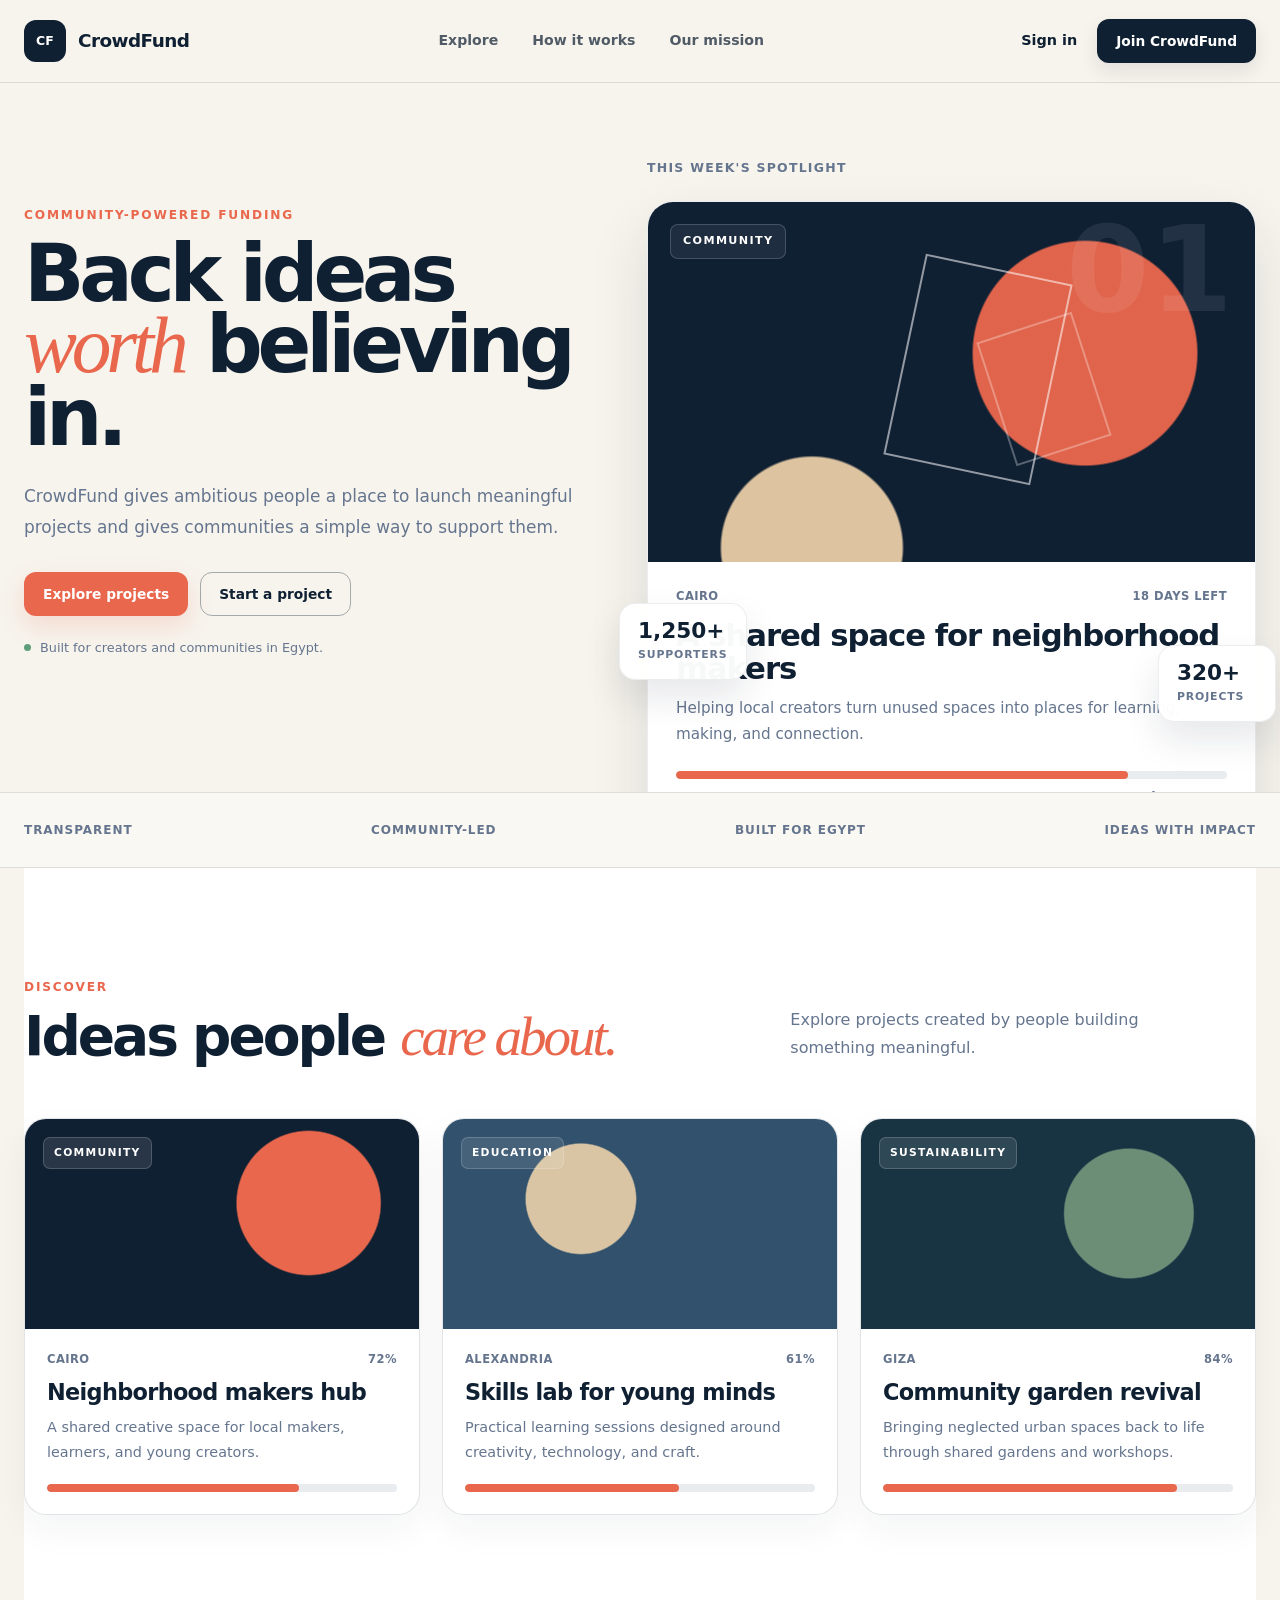
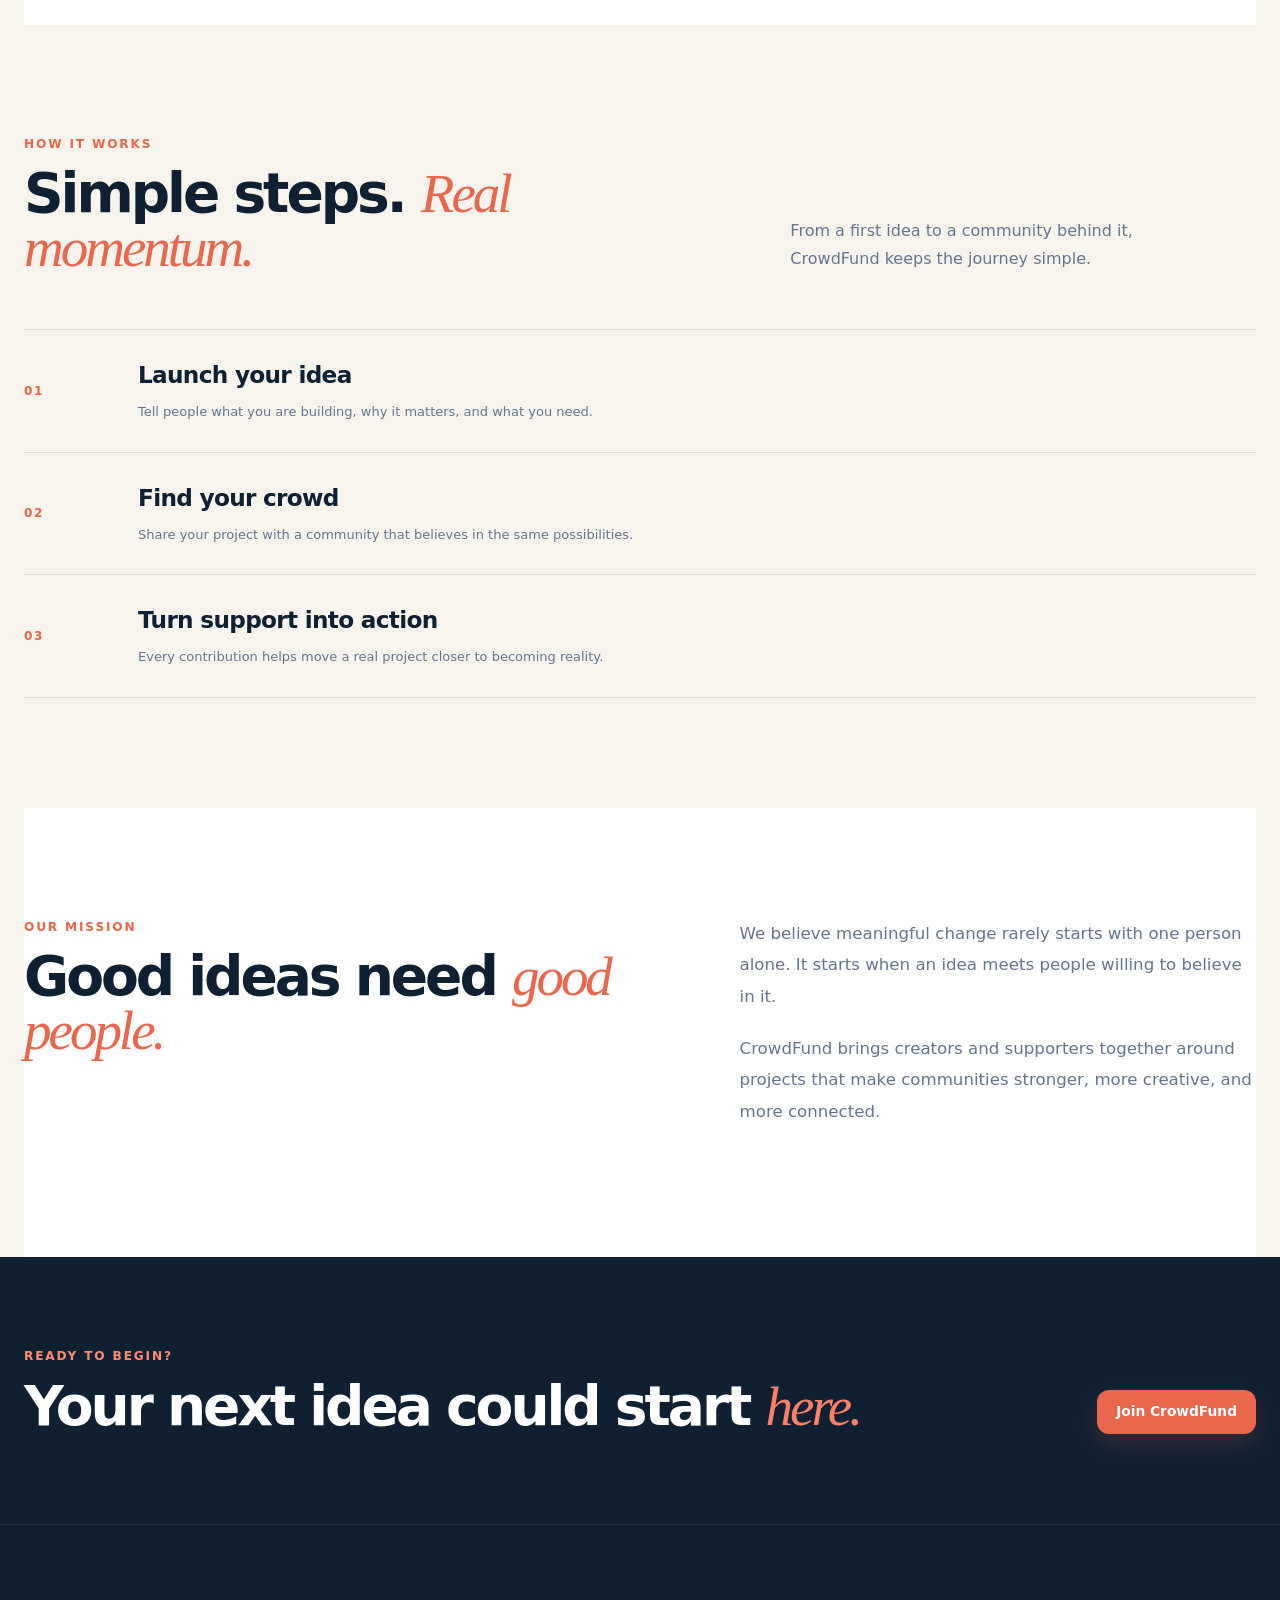
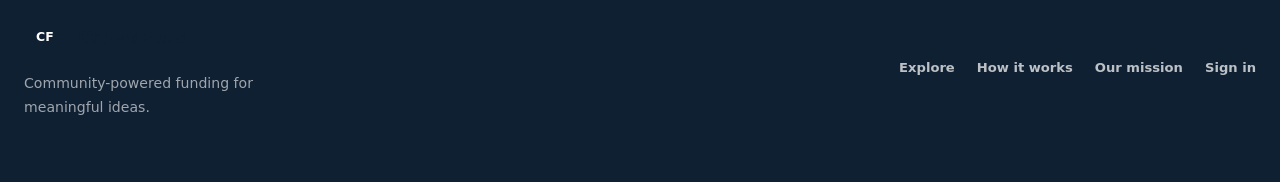
==== frontend/index.html @ dc88aa50 "feat(accounts): complete authentication frontend" ====
<!DOCTYPE html>
<html lang="en">
<head>
    <meta charset="UTF-8">

    <meta
        name="viewport"
        content="width=device-width, initial-scale=1.0"
    >

    <title>CrowdFund — Back Ideas Worth Believing In</title>

    <link
        rel="stylesheet"
        href="style.css?v=4"
    >

    <script
        src="app.js?v=4"
        defer
    ></script>
</head>

<body>

    <!-- =========================
         Header
         ========================= -->

    <header class="site-header">

        <div class="navbar">

            <a
                href="index.html"
                class="brand"
            >
                <span class="brand-mark">
                    CF
                </span>

                <span class="brand-name">
                    CrowdFund
                </span>
            </a>


            <nav class="main-nav">

                <a href="#discover">
                    Explore
                </a>

                <a href="#how-it-works">
                    How it works
                </a>

                <a href="#mission">
                    Our mission
                </a>

            </nav>


            <div
                class="nav-actions"
                id="nav-actions"
            >

                <a
                    href="login.html"
                    class="nav-login"
                >
                    Sign in
                </a>

                <a
                    href="register.html"
                    class="button button-dark"
                >
                    Join CrowdFund
                </a>

            </div>

        </div>

    </header>


    <!-- =========================
         Hero
         ========================= -->

    <main>

        <section class="hero">

            <div class="hero-grid">

                <div class="hero-copy">

                    <p class="hero-kicker">
                        Community-powered funding
                    </p>

                    <h1 class="hero-title">
                        Back ideas
                        <span>worth</span>
                        believing in.
                    </h1>

                    <p class="hero-description">
                        CrowdFund gives ambitious people a place
                        to launch meaningful projects and gives
                        communities a simple way to support them.
                    </p>


                    <div class="hero-actions">

                        <a
                            href="#discover"
                            class="button button-coral"
                        >
                            Explore projects
                        </a>

                        <a
                            href="register.html"
                            class="button button-outline"
                        >
                            Start a project
                        </a>

                    </div>


                    <div class="hero-note">

                        <span class="hero-note-dot"></span>

                        <span>
                            Built for creators and communities in Egypt.
                        </span>

                    </div>

                </div>


                <div class="hero-showcase">

                    <p class="hero-showcase-label">
                        This week's spotlight
                    </p>


                    <article class="spotlight-card">

                        <div class="spotlight-visual">

                            <span class="spotlight-tag">
                                Community
                            </span>

                            <span class="spotlight-number">
                                01
                            </span>

                            <div class="spotlight-shape spotlight-shape-main"></div>
                            <div class="spotlight-shape spotlight-shape-small"></div>

                        </div>


                        <div class="spotlight-content">

                            <div class="spotlight-meta">
                                <span>Cairo</span>
                                <span>18 days left</span>
                            </div>

                            <h2>
                                A shared space for
                                neighborhood makers
                            </h2>

                            <p>
                                Helping local creators turn unused
                                spaces into places for learning,
                                making, and connection.
                            </p>


                            <div class="spotlight-progress">

                                <div class="progress-track">

                                    <div
                                        class="progress-value"
                                        style="width: 82%;"
                                    ></div>

                                </div>

                                <div class="spotlight-progress-meta">
                                    <strong>
                                        EGP 78,500
                                    </strong>

                                    <span>
                                        of EGP 95,000
                                    </span>
                                </div>

                            </div>

                        </div>

                    </article>


                    <div class="floating-stat floating-stat-left">

                        <strong>
                            1,250+
                        </strong>

                        <span>
                            supporters
                        </span>

                    </div>


                    <div class="floating-stat floating-stat-right">

                        <strong>
                            320+
                        </strong>

                        <span>
                            projects
                        </span>

                    </div>

                </div>

            </div>

        </section>


        <!-- =========================
             Trust strip
             ========================= -->

        <section class="trust-strip">

            <div class="trust-strip-inner">

                <span>
                    Transparent
                </span>

                <span>
                    Community-led
                </span>

                <span>
                    Built for Egypt
                </span>

                <span>
                    Ideas with impact
                </span>

            </div>

        </section>


        <!-- =========================
             Discover
             ========================= -->

        <section
            class="section discover-section"
            id="discover"
        >

            <div class="section-heading">

                <div>

                    <p class="hero-kicker">
                        Discover
                    </p>

                    <h2>
                        Ideas people
                        <span>care about.</span>
                    </h2>

                </div>

                <p>
                    Explore projects created by people
                    building something meaningful.
                </p>

            </div>


            <div class="project-grid">

                <article class="project-card">

                    <div class="project-card-visual project-visual-one">

                        <span class="project-category">
                            Community
                        </span>

                    </div>

                    <div class="project-card-body">

                        <div class="project-card-meta">
                            <span>Cairo</span>
                            <span>72%</span>
                        </div>

                        <h3>
                            Neighborhood makers hub
                        </h3>

                        <p>
                            A shared creative space for local
                            makers, learners, and young creators.
                        </p>

                        <div class="project-progress">
                            <div class="progress-track">
                                <div
                                    class="progress-value"
                                    style="width: 72%;"
                                ></div>
                            </div>
                        </div>

                    </div>

                </article>


                <article class="project-card">

                    <div class="project-card-visual project-visual-two">

                        <span class="project-category">
                            Education
                        </span>

                    </div>

                    <div class="project-card-body">

                        <div class="project-card-meta">
                            <span>Alexandria</span>
                            <span>61%</span>
                        </div>

                        <h3>
                            Skills lab for young minds
                        </h3>

                        <p>
                            Practical learning sessions designed
                            around creativity, technology, and craft.
                        </p>

                        <div class="project-progress">
                            <div class="progress-track">
                                <div
                                    class="progress-value"
                                    style="width: 61%;"
                                ></div>
                            </div>
                        </div>

                    </div>

                </article>


                <article class="project-card">

                    <div class="project-card-visual project-visual-three">

                        <span class="project-category">
                            Sustainability
                        </span>

                    </div>

                    <div class="project-card-body">

                        <div class="project-card-meta">
                            <span>Giza</span>
                            <span>84%</span>
                        </div>

                        <h3>
                            Community garden revival
                        </h3>

                        <p>
                            Bringing neglected urban spaces back
                            to life through shared gardens and workshops.
                        </p>

                        <div class="project-progress">
                            <div class="progress-track">
                                <div
                                    class="progress-value"
                                    style="width: 84%;"
                                ></div>
                            </div>
                        </div>

                    </div>

                </article>

            </div>

        </section>


        <!-- =========================
             How it works
             ========================= -->

        <section
            class="section how-section"
            id="how-it-works"
        >

            <div class="section-heading">

                <div>

                    <p class="hero-kicker">
                        How it works
                    </p>

                    <h2>
                        Simple steps.
                        <span>Real momentum.</span>
                    </h2>

                </div>

                <p>
                    From a first idea to a community behind it,
                    CrowdFund keeps the journey simple.
                </p>

            </div>


            <div class="process-list">

                <div class="process-row">

                    <span class="process-number">
                        01
                    </span>

                    <div class="process-content">

                        <h3>
                            Launch your idea
                        </h3>

                        <p>
                            Tell people what you are building,
                            why it matters, and what you need.
                        </p>

                    </div>

                </div>


                <div class="process-row">

                    <span class="process-number">
                        02
                    </span>

                    <div class="process-content">

                        <h3>
                            Find your crowd
                        </h3>

                        <p>
                            Share your project with a community
                            that believes in the same possibilities.
                        </p>

                    </div>

                </div>


                <div class="process-row">

                    <span class="process-number">
                        03
                    </span>

                    <div class="process-content">

                        <h3>
                            Turn support into action
                        </h3>

                        <p>
                            Every contribution helps move a real
                            project closer to becoming reality.
                        </p>

                    </div>

                </div>

            </div>

        </section>


        <!-- =========================
             Mission
             ========================= -->

        <section
            class="section mission-section"
            id="mission"
        >

            <div class="mission-grid">

                <div>

                    <p class="hero-kicker">
                        Our mission
                    </p>

                    <h2>
                        Good ideas need
                        <span>good people.</span>
                    </h2>

                </div>


                <div class="mission-copy">

                    <p>
                        We believe meaningful change rarely starts
                        with one person alone. It starts when an idea
                        meets people willing to believe in it.
                    </p>

                    <p>
                        CrowdFund brings creators and supporters
                        together around projects that make communities
                        stronger, more creative, and more connected.
                    </p>

                </div>

            </div>

        </section>


        <!-- =========================
             CTA
             ========================= -->

        <section class="cta-section">

            <div class="cta-inner">

                <div>

                    <p class="hero-kicker">
                        Ready to begin?
                    </p>

                    <h2>
                        Your next idea could
                        start <span>here.</span>
                    </h2>

                </div>


                <a
                    href="register.html"
                    class="button button-coral"
                >
                    Join CrowdFund
                </a>

            </div>

        </section>

    </main>


    <!-- =========================
         Footer
         ========================= -->

    <footer class="site-footer">

        <div class="footer-inner">

            <div class="footer-brand">

                <a
                    href="index.html"
                    class="brand"
                >
                    <span class="brand-mark">
                        CF
                    </span>

                    <span class="brand-name">
                        CrowdFund
                    </span>
                </a>

                <p>
                    Community-powered funding
                    for meaningful ideas.
                </p>

            </div>


            <div class="footer-links">

                <a href="#discover">
                    Explore
                </a>

                <a href="#how-it-works">
                    How it works
                </a>

                <a href="#mission">
                    Our mission
                </a>

                <a href="login.html">
                    Sign in
                </a>

            </div>

        </div>

    </footer>

</body>
</html>
---- frontend/style.css ----
:root {
    --navy: #102033;
    --navy-soft: #183149;

    --cream: #f7f4ed;
    --cream-dark: #ece7dc;

    --white: #ffffff;

    --coral: #e9674d;
    --coral-dark: #d85239;
    --coral-light: #fde8e2;

    --green: #5c8c72;
    --green-light: #e4eee7;

    --blue: #5177a3;
    --blue-light: #e5edf5;

    --text: #243142;
    --muted: #718092;
    --border: #dfe4e8;

    --danger: #c73b3b;
    --success: #397653;

    --shadow-sm:
        0 8px 24px rgba(16, 32, 51, 0.06);

    --shadow-md:
        0 18px 45px rgba(16, 32, 51, 0.10);

    --shadow-lg:
        0 30px 80px rgba(16, 32, 51, 0.13);
}


/* =========================
   RESET
========================= */

* {
    box-sizing: border-box;
    margin: 0;
    padding: 0;
}

html {
    scroll-behavior: smooth;
}

body {
    min-width: 320px;

    color: var(--text);
    background: var(--cream);

    font-family:
        Inter,
        ui-sans-serif,
        system-ui,
        -apple-system,
        BlinkMacSystemFont,
        "Segoe UI",
        sans-serif;

    line-height: 1.5;

    -webkit-font-smoothing: antialiased;
}

a {
    color: inherit;
    text-decoration: none;
}

button,
input,
textarea,
select {
    font: inherit;
}

button {
    cursor: pointer;
}

img {
    display: block;
    max-width: 100%;
}

.container {
    width: min(1160px, calc(100% - 40px));
    margin-inline: auto;
}


/* =========================
   HEADER
========================= */

.site-header {
    position: sticky;
    top: 0;
    z-index: 100;

    background: rgba(247, 244, 237, 0.94);

    border-bottom: 1px solid var(--border);

    backdrop-filter: blur(15px);
}

.navbar {
    min-height: 76px;

    display: flex;
    align-items: center;
    justify-content: space-between;

    gap: 30px;
}

.brand {
    display: inline-flex;
    align-items: center;

    gap: 11px;

    font-weight: 800;
}

.brand-mark {
    width: 42px;
    height: 42px;

    display: grid;
    place-items: center;

    border-radius: 11px;

    color: var(--white);

    background: var(--navy);

    font-size: 11px;
    letter-spacing: 0.03em;
}

.brand-name {
    color: var(--navy);

    font-size: 20px;

    letter-spacing: -0.04em;
}

.main-nav {
    display: flex;
    align-items: center;

    gap: 30px;
}

.main-nav a {
    color: var(--muted);

    font-size: 13px;
    font-weight: 700;

    transition: color 160ms ease;
}

.main-nav a:hover {
    color: var(--navy);
}

.nav-actions {
    display: flex;
    align-items: center;

    gap: 18px;
}

.text-link {
    color: var(--navy);

    font-size: 13px;
    font-weight: 700;
}


/* =========================
   BUTTONS
========================= */

.button {
    min-height: 44px;

    display: inline-flex;
    align-items: center;
    justify-content: center;

    padding-inline: 18px;

    border-radius: 10px;

    font-size: 13px;
    font-weight: 800;

    border: 1px solid transparent;

    transition:
        transform 160ms ease,
        background 160ms ease,
        color 160ms ease,
        border-color 160ms ease,
        box-shadow 160ms ease,
        opacity 160ms ease;
}

.button:hover {
    transform: translateY(-2px);
}

.button:disabled {
    cursor: not-allowed;
    opacity: 0.7;
    transform: none;
}

.button-dark {
    color: var(--white);

    background: var(--navy);
}

.button-dark:hover {
    background: var(--navy-soft);

    box-shadow:
        0 10px 22px rgba(16, 32, 51, 0.14);
}

.button-coral {
    color: var(--white);

    background: var(--coral);
}

.button-coral:hover {
    background: var(--coral-dark);

    box-shadow:
        0 12px 24px rgba(233, 103, 77, 0.20);
}

.button-outline {
    color: var(--navy);

    background: transparent;

    border-color: var(--navy);
}

.button-outline:hover {
    color: var(--white);

    background: var(--navy);
}

.button-light-outline {
    color: var(--white);

    border-color: rgba(255, 255, 255, 0.45);

    background: transparent;
}

.button-light-outline:hover {
    background: rgba(255, 255, 255, 0.08);
}

.button-large {
    min-height: 52px;

    padding-inline: 23px;

    border-radius: 12px;
}


/* =========================
   LANDING PAGE
========================= */

.hero {
    padding: 92px 0 88px;

    background: var(--cream);

    overflow: hidden;
}

.hero-grid {
    display: grid;

    grid-template-columns: 0.95fr 1.05fr;

    align-items: center;

    gap: 70px;
}

.hero-copy {
    max-width: 570px;
}

.hero-kicker {
    display: flex;
    align-items: center;

    gap: 10px;

    color: var(--coral);

    font-size: 11px;
    font-weight: 900;

    letter-spacing: 0.13em;
}

.kicker-line {
    width: 34px;
    height: 2px;

    background: var(--coral);
}

.hero-title {
    margin-top: 18px;

    color: var(--navy);

    font-size: clamp(54px, 7vw, 86px);

    line-height: 0.94;

    letter-spacing: -0.07em;
}

.hero-title em {
    color: var(--coral);

    font-family: Georgia, serif;

    font-weight: 400;
}

.hero-description {
    max-width: 520px;

    margin-top: 28px;

    color: var(--muted);

    font-size: 17px;

    line-height: 1.75;
}

.hero-actions {
    display: flex;
    flex-wrap: wrap;

    gap: 12px;

    margin-top: 32px;
}

.hero-note {
    display: flex;
    align-items: center;

    gap: 9px;

    margin-top: 30px;

    color: var(--muted);

    font-size: 11px;
}

.hero-note-dot {
    width: 7px;
    height: 7px;

    border-radius: 50%;

    background: var(--green);
}

.hero-showcase {
    position: relative;

    min-height: 545px;
}

.showcase-label {
    position: absolute;

    top: 0;
    left: 10px;

    color: var(--muted);

    font-size: 10px;
    font-weight: 900;

    letter-spacing: 0.15em;
}

.spotlight-card {
    position: absolute;

    top: 42px;
    right: 0;

    width: min(520px, 100%);

    overflow: hidden;

    border-radius: 20px;

    background: var(--white);

    border: 1px solid var(--border);

    box-shadow: var(--shadow-md);
}

.spotlight-visual {
    position: relative;

    height: 280px;

    overflow: hidden;

    background: var(--navy);
}

.spotlight-category {
    position: absolute;

    top: 20px;
    left: 20px;

    z-index: 3;

    padding: 7px 10px;

    border-radius: 5px;

    color: var(--white);

    background: rgba(255, 255, 255, 0.10);

    border: 1px solid rgba(255, 255, 255, 0.20);

    font-size: 9px;
    font-weight: 800;

    letter-spacing: 0.11em;
}

.spotlight-number {
    position: absolute;

    right: 18px;
    top: 12px;

    color: rgba(255, 255, 255, 0.10);

    font-size: 110px;
    font-weight: 900;

    line-height: 1;
}

.spotlight-graphic {
    position: absolute;

    inset: 0;
}

.graphic-circle {
    position: absolute;

    border-radius: 50%;
}

.circle-one {
    width: 250px;
    height: 250px;

    right: 65px;
    top: 45px;

    background: var(--coral);
}

.circle-two {
    width: 180px;
    height: 180px;

    left: 80px;
    bottom: -80px;

    background: #d7b88c;

    mix-blend-mode: screen;
}

.graphic-box {
    position: absolute;

    width: 150px;
    height: 190px;

    right: 160px;
    bottom: 35px;

    border: 2px solid rgba(255, 255, 255, 0.65);

    transform: rotate(12deg);
}

.spotlight-body {
    padding: 26px;
}

.spotlight-meta {
    display: flex;
    justify-content: space-between;

    color: var(--muted);

    font-size: 10px;
    font-weight: 700;

    text-transform: uppercase;

    letter-spacing: 0.07em;
}

.spotlight-body h2 {
    max-width: 410px;

    margin-top: 12px;

    color: var(--navy);

    font-size: 28px;

    line-height: 1.12;

    letter-spacing: -0.04em;
}

.spotlight-body p {
    max-width: 440px;

    margin-top: 12px;

    color: var(--muted);

    font-size: 13px;

    line-height: 1.7;
}

.spotlight-progress {
    margin-top: 23px;
}

.progress-row {
    display: flex;
    align-items: center;
    justify-content: space-between;

    gap: 10px;

    margin-top: 10px;

    font-size: 11px;
}

.progress-row strong {
    color: var(--navy);
}

.progress-row span {
    color: var(--muted);
}

.progress-track {
    width: 100%;
    height: 7px;

    overflow: hidden;

    border-radius: 999px;

    background: #e7ebee;
}

.progress-value {
    width: 78%;
    height: 100%;

    border-radius: inherit;

    background: var(--coral);
}

.mini-stat {
    position: absolute;

    padding: 15px 18px;

    border-radius: 12px;

    background: var(--white);

    border: 1px solid var(--border);

    box-shadow: var(--shadow-sm);
}

.mini-stat-one {
    left: 0;
    bottom: 40px;
}

.mini-stat-two {
    right: 8px;
    bottom: 14px;
}

.mini-stat strong {
    display: block;

    color: var(--navy);

    font-size: 22px;

    line-height: 1;
}

.mini-stat span {
    display: block;

    margin-top: 5px;

    color: var(--muted);

    font-size: 10px;

    text-transform: uppercase;

    letter-spacing: 0.05em;
}

.trust-strip {
    background: var(--navy);

    color: var(--white);
}

.trust-grid {
    display: grid;

    grid-template-columns: repeat(4, 1fr);

    border-left: 1px solid rgba(255, 255, 255, 0.08);
}

.trust-item {
    padding: 25px 20px;

    border-right: 1px solid rgba(255, 255, 255, 0.08);
}

.trust-item strong {
    display: block;

    font-size: 24px;

    letter-spacing: -0.04em;
}

.trust-item span {
    display: block;

    margin-top: 4px;

    color: rgba(255, 255, 255, 0.55);

    font-size: 10px;

    text-transform: uppercase;

    letter-spacing: 0.07em;
}

.section {
    padding: 105px 0;
}

.discover-section {
    background: var(--white);
}

.section-intro {
    display: flex;
    align-items: end;
    justify-content: space-between;

    gap: 50px;
}

.section-intro > div {
    max-width: 650px;
}

.section-kicker {
    color: var(--coral);

    font-size: 10px;
    font-weight: 900;

    letter-spacing: 0.15em;
}

.section-kicker.light {
    color: #f4b2a4;
}

.section-title {
    margin-top: 12px;

    color: var(--navy);

    font-size: clamp(40px, 5vw, 60px);

    line-height: 1;

    letter-spacing: -0.06em;
}

.section-title em {
    color: var(--coral);

    font-family: Georgia, serif;

    font-weight: 400;
}

.section-intro p {
    max-width: 420px;

    color: var(--muted);

    font-size: 14px;

    line-height: 1.75;
}

.project-grid {
    display: grid;

    grid-template-columns: repeat(3, 1fr);

    gap: 20px;

    margin-top: 46px;
}

.project-card {
    overflow: hidden;

    background: var(--white);

    border: 1px solid var(--border);

    border-radius: 16px;

    box-shadow: var(--shadow-sm);

    transition:
        transform 160ms ease,
        box-shadow 160ms ease,
        border-color 160ms ease;
}

.project-card:hover {
    transform: translateY(-5px);

    border-color: #c9d0d6;

    box-shadow: var(--shadow-md);
}

.project-art {
    position: relative;

    height: 230px;

    overflow: hidden;
}

.project-art > span {
    position: absolute;

    top: 16px;
    left: 16px;

    z-index: 5;

    padding: 6px 9px;

    border-radius: 5px;

    color: var(--navy);

    background: rgba(255, 255, 255, 0.82);

    font-size: 9px;
    font-weight: 900;

    letter-spacing: 0.10em;
}

.project-art-orange {
    background: #edc8bd;
}

.art-shape {
    position: absolute;

    border-radius: 50%;
}

.art-shape-a {
    width: 230px;
    height: 230px;

    right: -30px;
    bottom: -65px;

    background: var(--coral);
}

.art-shape-b {
    width: 140px;
    height: 140px;

    left: 55px;
    top: 52px;

    background: #f4ded7;

    border-radius: 25px;

    transform: rotate(25deg);
}

.project-art-green {
    background: #cdddcf;
}

.art-grid {
    position: absolute;

    inset: 0;

    background-image:
        linear-gradient(
            rgba(255, 255, 255, 0.30) 1px,
            transparent 1px
        ),
        linear-gradient(
            90deg,
            rgba(255, 255, 255, 0.30) 1px,
            transparent 1px
        );

    background-size: 26px 26px;
}

.art-leaf {
    position: absolute;

    width: 210px;
    height: 120px;

    right: 45px;
    top: 70px;

    border-radius: 100% 0 100% 0;

    background: var(--green);

    transform: rotate(-24deg);
}

.project-art-blue {
    background: #cdd9e7;
}

.blue-circle {
    position: absolute;

    width: 210px;
    height: 210px;

    right: -35px;
    top: 12px;

    border-radius: 50%;

    background: var(--blue);
}

.blue-square {
    position: absolute;

    width: 120px;
    height: 120px;

    left: 48px;
    bottom: 30px;

    border: 14px solid var(--white);

    transform: rotate(15deg);
}

.project-card-body {
    padding: 23px;
}

.project-card-top {
    display: flex;
    align-items: center;
    justify-content: space-between;

    gap: 10px;

    color: var(--muted);

    font-size: 10px;
    font-weight: 700;

    text-transform: uppercase;

    letter-spacing: 0.06em;
}

.project-card-body h3 {
    margin-top: 10px;

    color: var(--navy);

    font-size: 20px;

    line-height: 1.20;

    letter-spacing: -0.03em;
}

.project-card-body p {
    margin-top: 10px;

    color: var(--muted);

    font-size: 13px;

    line-height: 1.70;
}

.card-progress {
    margin-top: 22px;
}

.progress-value.coral {
    background: var(--coral);
}

.progress-value.green {
    background: var(--green);
}

.progress-value.blue {
    background: var(--blue);
}

.how-section {
    background: var(--cream);
}

.process-list {
    margin-top: 48px;

    border-top: 1px solid var(--border);
}

.process-row {
    display: grid;

    grid-template-columns: 100px 1fr 80px;

    align-items: center;

    gap: 28px;

    padding: 25px 0;

    border-bottom: 1px solid var(--border);
}

.process-number {
    color: var(--coral);

    font-size: 12px;
    font-weight: 900;
}

.process-content {
    max-width: 610px;
}

.process-content h3 {
    color: var(--navy);

    font-size: 23px;

    letter-spacing: -0.03em;
}

.process-content p {
    margin-top: 7px;

    color: var(--muted);

    font-size: 13px;

    line-height: 1.65;
}

.process-arrow {
    text-align: right;

    color: var(--navy);

    font-size: 30px;
}

.mission-section {
    background: var(--white);
}

.mission-grid {
    display: grid;

    grid-template-columns: 0.85fr 1.15fr;

    align-items: center;

    gap: 75px;
}

.mission-card {
    position: relative;

    min-height: 430px;

    padding: 30px;

    overflow: hidden;

    border-radius: 20px;

    color: var(--white);

    background: var(--navy);
}

.mission-top {
    display: flex;
    justify-content: space-between;

    color: rgba(255, 255, 255, 0.55);

    font-size: 10px;
    font-weight: 800;

    letter-spacing: 0.12em;
}

.mission-large {
    position: absolute;

    right: -10px;
    bottom: -45px;

    color: rgba(255, 255, 255, 0.06);

    font-size: 300px;
    font-weight: 900;

    line-height: 1;
}

.mission-card p {
    position: absolute;

    left: 30px;
    bottom: 35px;

    max-width: 250px;

    color: rgba(255, 255, 255, 0.88);

    font-size: 22px;

    line-height: 1.2;

    letter-spacing: -0.03em;
}

.mission-content > p {
    max-width: 580px;

    margin-top: 22px;

    color: var(--muted);

    font-size: 16px;

    line-height: 1.75;
}

.mission-points {
    margin-top: 32px;

    display: grid;

    gap: 18px;
}

.mission-point {
    display: grid;

    grid-template-columns: 45px 1fr;

    gap: 10px;
}

.mission-point > span {
    color: var(--coral);

    font-size: 10px;
    font-weight: 900;
}

.mission-point strong {
    color: var(--navy);

    font-size: 14px;
}

.mission-point p {
    margin-top: 4px;

    color: var(--muted);

    font-size: 12px;
}

.cta-section {
    padding: 45px 0 105px;

    background: var(--white);
}

.cta-card {
    display: flex;
    align-items: center;
    justify-content: space-between;

    gap: 45px;

    padding: 50px;

    border-radius: 18px;

    background: var(--navy);
}

.cta-card h2 {
    margin-top: 12px;

    max-width: 620px;

    color: var(--white);

    font-size: clamp(36px, 5vw, 53px);

    line-height: 1;

    letter-spacing: -0.055em;
}

.cta-card h2 em {
    color: #f4a391;

    font-family: Georgia, serif;

    font-weight: 400;
}

.cta-card p {
    max-width: 580px;

    margin-top: 15px;

    color: rgba(255, 255, 255, 0.58);

    font-size: 13px;

    line-height: 1.7;
}

.cta-actions {
    display: flex;
    flex-wrap: wrap;

    gap: 10px;
}

.site-footer {
    padding: 62px 0 25px;

    color: var(--white);

    background: #0b1725;
}

.footer-grid {
    display: grid;

    grid-template-columns: 1.6fr 1fr 1fr 1.2fr;

    gap: 45px;
}

.brand-footer .brand-name {
    color: var(--white);
}

.footer-brand p {
    max-width: 280px;

    margin-top: 13px;

    color: #8290a1;

    font-size: 12px;

    line-height: 1.7;
}

.footer-column {
    display: flex;
    flex-direction: column;

    gap: 10px;
}

.footer-column h3 {
    margin-bottom: 5px;

    color: var(--white);

    font-size: 12px;
}

.footer-column a,
.footer-column span {
    color: #8390a0;

    font-size: 12px;
}

.footer-column a:hover {
    color: var(--white);
}

.footer-bottom {
    display: flex;
    justify-content: space-between;

    gap: 15px;

    margin-top: 48px;
    padding-top: 22px;

    border-top: 1px solid rgba(255, 255, 255, 0.08);

    color: #667487;

    font-size: 10px;
}


/* =========================
   AUTHENTICATION PAGES
========================= */

.auth-page {
    min-height: 100vh;

    background:
        radial-gradient(
            circle at 5% 10%,
            rgba(233, 103, 77, 0.09),
            transparent 24%
        ),
        radial-gradient(
            circle at 95% 80%,
            rgba(92, 140, 114, 0.08),
            transparent 25%
        ),
        var(--cream);
}

.auth-main {
    min-height: calc(100vh - 76px);

    padding: 65px 0 85px;

    display: flex;
    align-items: center;
}

.auth-container {
    width: min(1100px, calc(100% - 40px));

    margin-inline: auto;

    display: grid;

    grid-template-columns: 0.88fr 1.12fr;

    align-items: center;

    gap: 70px;
}


/* =========================
   AUTH INTRO
========================= */

.auth-intro {
    max-width: 480px;
}

.auth-intro .eyebrow {
    display: inline-flex;

    color: var(--coral);

    font-size: 10px;
    font-weight: 900;

    letter-spacing: 0.15em;
}

.auth-intro h1 {
    margin-top: 14px;

    color: var(--navy);

    font-size: clamp(44px, 5vw, 66px);

    line-height: 0.98;

    letter-spacing: -0.06em;
}

.auth-intro h1 span {
    color: var(--coral);

    font-family: Georgia, serif;

    font-weight: 400;
}

.auth-intro > p {
    max-width: 430px;

    margin-top: 22px;

    color: var(--muted);

    font-size: 15px;

    line-height: 1.75;
}

.auth-benefits {
    display: grid;

    gap: 20px;

    margin-top: 34px;
}

.auth-benefit {
    display: flex;

    align-items: flex-start;

    gap: 13px;
}

.auth-benefit-icon {
    width: 34px;
    height: 34px;

    flex: 0 0 auto;

    display: grid;
    place-items: center;

    border-radius: 9px;

    color: var(--green);

    background: var(--green-light);

    font-size: 13px;
    font-weight: 900;
}

.auth-benefit strong {
    display: block;

    color: var(--navy);

    font-size: 13px;
}

.auth-benefit span {
    display: block;

    margin-top: 4px;

    color: var(--muted);

    font-size: 11px;

    line-height: 1.5;
}


/* =========================
   AUTH CARD
========================= */

.auth-card {
    width: 100%;

    padding: 34px;

    border:
        1px solid rgba(223, 228, 232, 0.95);

    border-radius: 20px;

    background:
        rgba(255, 255, 255, 0.97);

    box-shadow:
        0 28px 70px rgba(16, 32, 51, 0.09),
        0 5px 18px rgba(16, 32, 51, 0.04);
}

.auth-card-header {
    margin-bottom: 24px;
}

.auth-card-label {
    color: var(--coral);

    font-size: 9px;
    font-weight: 900;

    letter-spacing: 0.14em;
}

.auth-card-header h2 {
    margin-top: 8px;

    color: var(--navy);

    font-size: 31px;

    line-height: 1.05;

    letter-spacing: -0.04em;
}

.auth-card-header p {
    margin-top: 8px;

    color: var(--muted);

    font-size: 12px;

    line-height: 1.6;
}


/* =========================
   ALERTS
========================= */

.form-alert {
    margin-bottom: 18px;

    padding: 12px 13px;

    border: 1px solid #efc2b8;

    border-radius: 9px;

    color: #983f31;

    background: #fff5f2;

    font-size: 11px;

    line-height: 1.55;
}

.form-alert.success {
    border-color: #c8ddcf;

    color: #356b4d;

    background: #f1f8f3;
}


/* =========================
   AUTH FORM
========================= */

.auth-form {
    display: grid;

    gap: 15px;
}

.form-row {
    display: grid;

    grid-template-columns: 1fr 1fr;

    gap: 13px;
}

.form-group {
    display: flex;
    flex-direction: column;

    gap: 6px;
}

.form-group label {
    color: var(--navy);

    font-size: 11px;
    font-weight: 800;
}

.optional-label {
    margin-left: 4px;

    color: var(--muted);

    font-size: 9px;
    font-weight: 600;
}

.form-group input {
    width: 100%;

    min-height: 46px;

    padding: 0 13px;

    border: 1px solid #d8dee4;

    border-radius: 9px;

    outline: none;

    color: var(--navy);

    background: var(--white);

    font-size: 12px;

    transition:
        border-color 160ms ease,
        box-shadow 160ms ease,
        background 160ms ease;
}

.form-group input::placeholder {
    color: #a4aeb8;
}

.form-group input:hover {
    border-color: #c5ccd3;
}

.form-group input:focus {
    border-color: var(--coral);

    box-shadow:
        0 0 0 3px rgba(233, 103, 77, 0.10);
}

.form-group input.is-invalid {
    border-color: var(--danger);

    box-shadow:
        0 0 0 3px rgba(199, 59, 59, 0.08);
}

.form-group input[type="file"] {
    min-height: 43px;

    padding: 8px;

    cursor: pointer;

    background: #fbfcfd;
}

.form-hint {
    color: var(--muted);

    font-size: 9px;

    line-height: 1.4;
}

.field-error {
    min-height: 12px;

    color: var(--danger);

    font-size: 9px;

    line-height: 1.35;
}


/* =========================
   CHECKBOX
========================= */

.checkbox-row {
    display: flex;
    align-items: flex-start;

    gap: 9px;

    margin-top: 1px;

    color: var(--muted);

    font-size: 10px;

    line-height: 1.5;

    cursor: pointer;
}

.checkbox-row input {
    width: 15px;
    height: 15px;

    flex: 0 0 auto;

    margin-top: 1px;

    accent-color: var(--coral);

    cursor: pointer;
}

.checkbox-row a {
    color: var(--coral);

    font-weight: 800;
}

.checkbox-row a:hover {
    text-decoration: underline;
}


/* =========================
   AUTH SUBMIT
========================= */

.auth-submit {
    width: 100%;

    margin-top: 4px;

    border: 0;
}

.auth-submit.loading {
    opacity: 0.72;

    cursor: wait;

    transform: none;
}

.auth-submit.loading:hover {
    transform: none;
}

.auth-footer-text {
    margin-top: 1px;

    color: var(--muted);

    text-align: center;

    font-size: 10px;
}

.auth-footer-text a {
    color: var(--coral);

    font-weight: 900;
}

.auth-footer-text a:hover {
    text-decoration: underline;
}

.auth-nav-text {
    color: var(--muted);

    font-size: 11px;
}


/* =========================
   RESPONSIVE
========================= */

@media (max-width: 1000px) {

    .hero-grid,
    .mission-grid {
        grid-template-columns: 1fr;
    }

    .hero-copy {
        max-width: 720px;
    }

    .hero-showcase {
        max-width: 650px;
    }

    .project-grid {
        grid-template-columns: repeat(2, 1fr);
    }

    .footer-grid {
        grid-template-columns: repeat(2, 1fr);
    }

    .auth-container {
        grid-template-columns: 1fr;
        max-width: 650px;
    }

    .auth-intro {
        max-width: 620px;
    }
}


@media (max-width: 800px) {

    .main-nav {
        display: none;
    }

    .trust-grid {
        grid-template-columns: repeat(2, 1fr);
    }

    .section-intro {
        display: block;
    }

    .section-intro p {
        margin-top: 18px;
    }

    .cta-card {
        flex-direction: column;
        align-items: flex-start;
    }
}


@media (max-width: 620px) {

    .container {
        width: min(100% - 24px, 1160px);
    }

    .navbar {
        min-height: 68px;
    }

    .nav-actions .text-link {
        display: none;
    }

    .hero {
        padding: 65px 0;
    }

    .hero-title {
        font-size: 50px;
    }

    .hero-actions {
        flex-direction: column;
    }

    .hero-actions .button {
        width: 100%;
    }

    .hero-showcase {
        min-height: 470px;
    }

    .spotlight-card {
        width: 100%;
    }

    .mini-stat-two {
        right: -2px;
    }

    .mini-stat-one {
        left: -2px;
    }

    .trust-grid {
        grid-template-columns: 1fr 1fr;
    }

    .project-grid {
        grid-template-columns: 1fr;
    }

    .process-row {
        grid-template-columns: 45px 1fr 35px;

        gap: 15px;
    }

    .process-content h3 {
        font-size: 19px;
    }

    .mission-card {
        min-height: 350px;
    }

    .cta-card {
        padding: 35px 25px;
    }

    .cta-actions {
        width: 100%;

        flex-direction: column;
    }

    .cta-actions .button {
        width: 100%;
    }

    .footer-grid {
        grid-template-columns: 1fr;
    }

    .footer-bottom {
        flex-direction: column;
    }

    .auth-main {
        padding: 42px 0 60px;
    }

    .auth-container {
        width: min(100% - 24px, 650px);

        gap: 35px;
    }

    .auth-intro h1 {
        font-size: 43px;
    }

    .auth-card {
        padding: 24px 19px;

        border-radius: 16px;
    }

    .form-row {
        grid-template-columns: 1fr;
    }

    .auth-nav-text {
        display: none;
    }
}


@media (max-width: 430px) {

    .hero-title {
        font-size: 42px;
    }

    .spotlight-body h2 {
        font-size: 23px;
    }

    .spotlight-number {
        font-size: 85px;
    }

    .hero-showcase {
        min-height: 440px;
    }
}




/* =========================
   LOGIN EXTRAS
========================= */

.password-label-row {
    display: flex;
    align-items: center;
    justify-content: space-between;

    gap: 10px;
}

.password-link {
    color: var(--coral);

    font-size: 10px;
    font-weight: 800;
}

.password-link:hover {
    text-decoration: underline;
}

.password-input-wrap {
    position: relative;
}

.password-input-wrap input {
    padding-right: 65px;
}

.password-toggle {
    position: absolute;

    top: 50%;
    right: 11px;

    transform: translateY(-50%);

    padding: 4px 5px;

    color: var(--muted);

    background: transparent;

    font-size: 10px;
    font-weight: 800;
}

.password-toggle:hover {
    color: var(--navy);
}

.password-toggle:focus-visible {
    outline: 2px solid var(--coral);
    outline-offset: 2px;
    border-radius: 4px;
}


/* =========================
   ACTIVATION PAGE
========================= */

.activation-card {
    text-align: center;
}

.activation-state {
    display: flex;
    flex-direction: column;
    align-items: center;
}

.activation-icon {
    width: 72px;
    height: 72px;

    display: grid;
    place-items: center;

    margin-bottom: 20px;

    border-radius: 20px;

    color: var(--coral);

    background: var(--coral-light);

    font-size: 23px;
    font-weight: 900;
}

.activation-icon.activation-success {
    color: var(--green);

    background: var(--green-light);
}

.activation-icon.activation-error {
    color: var(--danger);

    background: #fce7e7;
}

.activation-card h2 {
    max-width: 420px;

    margin-top: 8px;

    color: var(--navy);

    font-size: 31px;

    line-height: 1.05;

    letter-spacing: -0.04em;
}

.activation-card p {
    max-width: 430px;

    margin-top: 12px;

    color: var(--muted);

    font-size: 13px;

    line-height: 1.7;
}

.activation-actions {
    display: flex;
    flex-wrap: wrap;

    justify-content: center;

    gap: 10px;

    margin-top: 25px;
}

@media (max-width: 620px) {
    .activation-actions {
        width: 100%;

        flex-direction: column;
    }

    .activation-actions .button {
        width: 100%;
    }
}


/* =========================
   HERO RESPONSIVE FIX
   ========================= */

.hero {
    width: min(100%, 1440px);
    margin: 0 auto;
    padding-left: 24px;
    padding-right: 24px;
}

.hero-grid {
    width: 100%;
    max-width: 1280px;
    margin: 0 auto;
    display: grid;
    grid-template-columns: minmax(0, 0.95fr) minmax(0, 1.05fr);
    gap: 64px;
    align-items: center;
}

.hero-copy {
    min-width: 0;
}

.hero-title {
    max-width: 640px;
    font-size: clamp(3.5rem, 6vw, 6.4rem);
    line-height: 0.92;
    letter-spacing: -0.055em;
}

.hero-description {
    max-width: 600px;
    font-size: 1.08rem;
    line-height: 1.8;
}

.hero-showcase {
    position: relative;
    min-width: 0;
    width: 100%;
}

.spotlight-card {
    width: 100%;
    max-width: 620px;
    margin-left: auto;
}

.spotlight-content {
    padding: 30px;
}

.spotlight-content h2 {
    font-size: clamp(1.6rem, 2.4vw, 2.25rem);
    line-height: 1.08;
}

.floating-stat {
    z-index: 3;
}


/* =========================
   LARGE LAPTOPS
   ========================= */

@media (max-width: 1200px) {

    .hero-grid {
        max-width: 1100px;
        gap: 40px;
    }

    .hero-title {
        font-size: clamp(
            3.2rem,
            5.7vw,
            5.4rem
        );
    }

    .spotlight-card {
        max-width: 560px;
    }

    .floating-stat-left {
        left: -18px;
    }

    .floating-stat-right {
        right: -8px;
    }
}


/* =========================
   TABLETS / SMALL LAPTOPS
   ========================= */

@media (max-width: 980px) {

    .hero {
        padding-top: 64px;
        padding-bottom: 70px;
    }

    .hero-grid {
        grid-template-columns: 1fr;
        gap: 56px;
    }

    .hero-copy {
        max-width: 760px;
    }

    .hero-title {
        max-width: 760px;
        font-size: clamp(
            3.4rem,
            8vw,
            5.6rem
        );
    }

    .hero-description {
        max-width: 700px;
    }

    .hero-showcase {
        max-width: 720px;
        margin: 0 auto;
    }

    .spotlight-card {
        max-width: 100%;
        margin: 0 auto;
    }

    .floating-stat-left {
        left: -12px;
    }

    .floating-stat-right {
        right: -12px;
    }
}


/* =========================
   MOBILE
   ========================= */

@media (max-width: 680px) {

    .hero {
        padding-left: 18px;
        padding-right: 18px;
        padding-top: 42px;
        padding-bottom: 54px;
    }

    .hero-grid {
        gap: 42px;
    }

    .hero-title {
        max-width: 100%;
        font-size: clamp(
            2.8rem,
            13vw,
            4.2rem
        );
        line-height: 0.95;
        letter-spacing: -0.045em;
    }

    .hero-description {
        font-size: 0.98rem;
        line-height: 1.7;
    }

    .hero-actions {
        display: flex;
        flex-direction: column;
        align-items: stretch;
        gap: 12px;
    }

    .hero-actions .button {
        width: 100%;
        justify-content: center;
    }

    .hero-showcase-label {
        font-size: 0.72rem;
    }

    .spotlight-card {
        border-radius: 20px;
    }

    .spotlight-content {
        padding: 22px;
    }

    .spotlight-content h2 {
        font-size: 1.55rem;
        line-height: 1.12;
    }

    .spotlight-content p {
        font-size: 0.92rem;
        line-height: 1.65;
    }

    .floating-stat {
        position: static;
        display: inline-flex;
        margin-top: 14px;
    }

    .floating-stat-left,
    .floating-stat-right {
        position: static;
    }

    .hero-showcase {
        display: flex;
        flex-direction: column;
    }
}


/* =========================
   VERY SMALL MOBILE
   ========================= */

@media (max-width: 440px) {

    .hero-title {
        font-size: 2.65rem;
    }

    .spotlight-content {
        padding: 18px;
    }

    .spotlight-meta {
        font-size: 0.72rem;
    }

    .floating-stat {
        width: 100%;
        justify-content: space-between;
    }
}




/* =========================================================
   FINAL HOMEPAGE VISUAL FIX
   ========================================================= */

:root {
    --cf-navy: #102033;
    --cf-coral: #e9674d;
    --cf-cream: #f7f4ed;
    --cf-muted: #65758e;
    --cf-border: rgba(16, 32, 51, 0.12);
    --cf-white: #ffffff;
}


/* =========================================================
   GLOBAL LANDING PAGE
   ========================================================= */

body {
    background: var(--cf-cream);
    color: var(--cf-navy);
}


/* =========================================================
   HEADER
   ========================================================= */

.site-header {
    position: sticky;
    top: 0;
    z-index: 1000;
    background: rgba(247, 244, 237, 0.96);
    backdrop-filter: blur(14px);
    border-bottom: 1px solid var(--cf-border);
}

.navbar {
    width: min(1320px, calc(100% - 48px));
    min-height: 82px;
    margin: 0 auto;

    display: grid;
    grid-template-columns: auto 1fr auto;
    align-items: center;
    gap: 40px;
}

.brand {
    display: inline-flex;
    align-items: center;
    gap: 12px;
    text-decoration: none;
    color: var(--cf-navy);
    white-space: nowrap;
}

.brand-mark {
    width: 42px;
    height: 42px;
    border-radius: 12px;

    display: grid;
    place-items: center;

    background: var(--cf-navy);
    color: var(--cf-white);

    font-size: 0.78rem;
    font-weight: 900;
    letter-spacing: 0.02em;
}

.brand-name {
    font-size: 1.15rem;
    font-weight: 900;
    letter-spacing: -0.03em;
}

.main-nav {
    justify-self: center;

    display: flex;
    align-items: center;
    gap: 34px;
}

.main-nav a {
    color: var(--cf-navy);
    text-decoration: none;

    font-size: 0.88rem;
    font-weight: 700;

    opacity: 0.72;

    transition:
        opacity 0.2s ease,
        transform 0.2s ease;
}

.main-nav a:hover {
    opacity: 1;
    transform: translateY(-1px);
}

.nav-actions {
    display: flex;
    align-items: center;
    justify-content: flex-end;
    gap: 12px;
    min-width: 0;
}

.nav-question {
    max-width: 210px;
    overflow: hidden;
    text-overflow: ellipsis;
    white-space: nowrap;

    color: var(--cf-navy);

    font-size: 0.9rem;
    font-weight: 600;
}

.nav-login {
    color: var(--cf-navy);
    text-decoration: none;

    font-size: 0.9rem;
    font-weight: 800;

    padding: 11px 8px;
}

.button {
    display: inline-flex;
    align-items: center;
    justify-content: center;

    min-height: 44px;
    padding: 0 18px;

    border-radius: 12px;
    border: 1px solid transparent;

    font-family: inherit;
    font-size: 0.86rem;
    font-weight: 800;

    text-decoration: none;
    cursor: pointer;

    transition:
        transform 0.2s ease,
        box-shadow 0.2s ease,
        background 0.2s ease;
}

.button:hover {
    transform: translateY(-2px);
}

.button-dark {
    background: var(--cf-navy);
    color: var(--cf-white);
    box-shadow: 0 8px 18px rgba(16, 32, 51, 0.10);
}

.button-coral {
    background: var(--cf-coral);
    color: var(--cf-white);
    box-shadow: 0 10px 24px rgba(233, 103, 77, 0.18);
}

.button-outline {
    background: transparent;
    color: var(--cf-navy);
    border-color: rgba(16, 32, 51, 0.35);
}


/* =========================================================
   HERO
   ========================================================= */

.hero {
    width: 100%;
    padding: 76px 24px 88px;
}

.hero-grid {
    width: min(1260px, 100%);
    margin: 0 auto;

    display: grid;
    grid-template-columns: minmax(0, 0.95fr) minmax(0, 1.05fr);
    align-items: center;

    gap: 72px;
}

.hero-copy {
    min-width: 0;
}

.hero-kicker {
    margin: 0 0 14px;

    color: var(--cf-coral);

    font-size: 0.76rem;
    font-weight: 900;
    letter-spacing: 0.15em;
    text-transform: uppercase;
}

.hero-title {
    max-width: 650px;
    margin: 0;

    color: var(--cf-navy);

    font-size: clamp(4.2rem, 6.2vw, 6.6rem);
    line-height: 0.9;
    letter-spacing: -0.065em;
    font-weight: 900;
}

.hero-title span {
    color: var(--cf-coral);

    font-family: Georgia, "Times New Roman", serif;
    font-style: italic;
    font-weight: 500;
}

.hero-description {
    max-width: 600px;
    margin: 28px 0 0;

    color: var(--cf-muted);

    font-size: 1.06rem;
    line-height: 1.8;
}

.hero-actions {
    display: flex;
    flex-wrap: wrap;
    gap: 12px;

    margin-top: 30px;
}

.hero-note {
    display: flex;
    align-items: center;
    gap: 9px;

    margin-top: 22px;

    color: var(--cf-muted);
    font-size: 0.8rem;
}

.hero-note-dot {
    width: 7px;
    height: 7px;

    border-radius: 50%;
    background: #5d9e79;
}


/* =========================================================
   HERO SHOWCASE
   ========================================================= */

.hero-showcase {
    position: relative;
    min-width: 0;
}

.hero-showcase-label {
    margin: 0 0 18px;

    text-align: left;

    color: var(--cf-muted);

    font-size: 0.78rem;
    font-weight: 800;
    letter-spacing: 0.1em;
    text-transform: uppercase;
}

.spotlight-card {
    width: 100%;
    overflow: hidden;

    border-radius: 26px;
    background: var(--cf-white);

    border: 1px solid rgba(16, 32, 51, 0.08);

    box-shadow:
        0 28px 60px rgba(16, 32, 51, 0.12);
}

.spotlight-visual {
    position: relative;

    height: 360px;
    overflow: hidden;

    background:
        radial-gradient(
            circle at 72% 42%,
            rgba(233, 103, 77, 0.96) 0 23%,
            transparent 23.4%
        ),
        radial-gradient(
            circle at 27% 96%,
            rgba(232, 204, 166, 0.95) 0 16%,
            transparent 16.4%
        ),
        var(--cf-navy);
}

.spotlight-tag {
    position: absolute;
    top: 22px;
    left: 22px;
    z-index: 3;

    padding: 8px 12px;

    border: 1px solid rgba(255, 255, 255, 0.18);
    border-radius: 8px;

    background: rgba(255, 255, 255, 0.06);
    color: white;

    font-size: 0.7rem;
    font-weight: 900;
    letter-spacing: 0.12em;
    text-transform: uppercase;
}

.spotlight-number {
    position: absolute;
    top: 8px;
    right: 22px;

    color: rgba(255, 255, 255, 0.08);

    font-size: 7.5rem;
    line-height: 1;
    font-weight: 900;
}

.spotlight-shape {
    position: absolute;
    display: block;

    border: 2px solid rgba(255, 255, 255, 0.55);
    transform: rotate(12deg);
}

.spotlight-shape-main {
    width: 150px;
    height: 205px;

    left: 42%;
    top: 18%;
}

.spotlight-shape-small {
    width: 100px;
    height: 130px;

    left: 57%;
    top: 34%;

    transform: rotate(-18deg);
    border-color: rgba(255, 255, 255, 0.3);
}

.spotlight-content {
    padding: 26px 28px 28px;
}

.spotlight-meta,
.project-card-meta {
    display: flex;
    align-items: center;
    justify-content: space-between;
    gap: 16px;

    color: var(--cf-muted);

    font-size: 0.72rem;
    font-weight: 800;
    text-transform: uppercase;
    letter-spacing: 0.04em;
}

.spotlight-content h2 {
    max-width: 580px;
    margin: 14px 0 12px;

    color: var(--cf-navy);

    font-size: clamp(1.8rem, 2.4vw, 2.5rem);
    line-height: 1.05;
    letter-spacing: -0.035em;
}

.spotlight-content p {
    max-width: 570px;
    margin: 0;

    color: var(--cf-muted);

    font-size: 0.95rem;
    line-height: 1.7;
}

.spotlight-progress {
    margin-top: 24px;
}

.progress-track {
    width: 100%;
    height: 8px;

    overflow: hidden;

    border-radius: 999px;
    background: #e8ecef;
}

.progress-value {
    height: 100%;
    border-radius: inherit;

    background: var(--cf-coral);
}

.spotlight-progress-meta {
    display: flex;
    align-items: center;
    justify-content: space-between;

    margin-top: 10px;

    color: var(--cf-muted);
    font-size: 0.74rem;
}

.spotlight-progress-meta strong {
    color: var(--cf-navy);
}


/* =========================================================
   FLOATING STATS
   ========================================================= */

.floating-stat {
    position: absolute;
    z-index: 5;

    min-width: 118px;
    padding: 16px 18px;

    border: 1px solid rgba(16, 32, 51, 0.08);
    border-radius: 16px;

    background: rgba(255, 255, 255, 0.97);

    box-shadow:
        0 18px 36px rgba(16, 32, 51, 0.10);
}

.floating-stat strong {
    display: block;

    color: var(--cf-navy);

    font-size: 1.35rem;
    line-height: 1;
}

.floating-stat span {
    display: block;

    margin-top: 5px;

    color: var(--cf-muted);

    font-size: 0.68rem;
    font-weight: 700;
    text-transform: uppercase;
    letter-spacing: 0.08em;
}

.floating-stat-left {
    left: -28px;
    bottom: 24px;
}

.floating-stat-right {
    right: -20px;
    bottom: -18px;
}


/* =========================================================
   TRUST STRIP
   ========================================================= */

.trust-strip {
    border-top: 1px solid var(--cf-border);
    border-bottom: 1px solid var(--cf-border);
    background: rgba(255, 255, 255, 0.32);
}

.trust-strip-inner {
    width: min(1260px, calc(100% - 48px));
    min-height: 74px;
    margin: 0 auto;

    display: flex;
    align-items: center;
    justify-content: space-between;
    gap: 24px;

    color: var(--cf-muted);

    font-size: 0.75rem;
    font-weight: 800;
    text-transform: uppercase;
    letter-spacing: 0.08em;
}


/* =========================================================
   GENERAL SECTIONS
   ========================================================= */

.section {
    width: min(1260px, calc(100% - 48px));
    margin: 0 auto;
    padding: 110px 0;
}

.section-heading {
    display: grid;
    grid-template-columns: 1fr 0.65fr;
    gap: 50px;
    align-items: end;

    margin-bottom: 54px;
}

.section-heading h2,
.mission-section h2,
.cta-section h2 {
    margin: 0;

    color: var(--cf-navy);

    font-size: clamp(2.6rem, 4.3vw, 4.8rem);
    line-height: 0.98;
    letter-spacing: -0.055em;
}

.section-heading h2 span,
.mission-section h2 span,
.cta-section h2 span {
    color: var(--cf-coral);

    font-family: Georgia, "Times New Roman", serif;
    font-style: italic;
    font-weight: 500;
}

.section-heading > p {
    max-width: 420px;
    margin: 0 0 2px;

    color: var(--cf-muted);

    font-size: 1rem;
    line-height: 1.75;
}


/* =========================================================
   PROJECT CARDS
   ========================================================= */

.project-grid {
    display: grid;
    grid-template-columns: repeat(3, minmax(0, 1fr));
    gap: 22px;
}

.project-card {
    overflow: hidden;

    border: 1px solid var(--cf-border);
    border-radius: 22px;

    background: white;

    box-shadow:
        0 14px 36px rgba(16, 32, 51, 0.05);

    transition:
        transform 0.22s ease,
        box-shadow 0.22s ease;
}

.project-card:hover {
    transform: translateY(-6px);

    box-shadow:
        0 22px 42px rgba(16, 32, 51, 0.10);
}

.project-card-visual {
    position: relative;
    height: 210px;
}

.project-visual-one {
    background:
        radial-gradient(
            circle at 72% 40%,
            #e9674d 0 23%,
            transparent 23.5%
        ),
        var(--cf-navy);
}

.project-visual-two {
    background:
        radial-gradient(
            circle at 35% 38%,
            #d9c4a4 0 19%,
            transparent 19.5%
        ),
        #31516c;
}

.project-visual-three {
    background:
        radial-gradient(
            circle at 68% 45%,
            #6c8e77 0 22%,
            transparent 22.5%
        ),
        #183443;
}

.project-category {
    position: absolute;
    top: 18px;
    left: 18px;

    padding: 7px 10px;

    border-radius: 7px;

    background: rgba(255, 255, 255, 0.10);
    border: 1px solid rgba(255, 255, 255, 0.18);

    color: white;

    font-size: 0.67rem;
    font-weight: 900;
    text-transform: uppercase;
    letter-spacing: 0.12em;
}

.project-card-body {
    padding: 22px;
}

.project-card-body h3 {
    margin: 12px 0 10px;

    color: var(--cf-navy);

    font-size: 1.4rem;
    line-height: 1.1;
    letter-spacing: -0.03em;
}

.project-card-body p {
    margin: 0;

    color: var(--cf-muted);

    font-size: 0.9rem;
    line-height: 1.7;
}

.project-progress {
    margin-top: 20px;
}


/* =========================================================
   PROCESS / MISSION / CTA
   ========================================================= */

.process-list {
    border-top: 1px solid var(--cf-border);
}

.process-row {
    display: grid;
    grid-template-columns: 90px 1fr;
    gap: 24px;

    padding: 28px 0;

    border-bottom: 1px solid var(--cf-border);
}

.process-number {
    color: var(--cf-coral);

    font-size: 0.76rem;
    font-weight: 900;
    letter-spacing: 0.12em;
}

.process-content h3 {
    margin: 0 0 8px;

    color: var(--cf-navy);

    font-size: 1.45rem;
    letter-spacing: -0.03em;
}

.process-content p {
    max-width: 650px;
    margin: 0;

    color: var(--cf-muted);
    line-height: 1.75;
}

.mission-grid {
    display: grid;
    grid-template-columns: 1fr 0.8fr;
    gap: 70px;
    align-items: start;
}

.mission-copy {
    color: var(--cf-muted);
    font-size: 1.04rem;
    line-height: 1.9;
}

.mission-copy p {
    margin: 0 0 20px;
}

.cta-section {
    padding: 90px 24px;
    background: var(--cf-navy);
}

.cta-inner {
    width: min(1260px, 100%);
    margin: 0 auto;

    display: flex;
    align-items: end;
    justify-content: space-between;
    gap: 40px;
}

.cta-section .hero-kicker {
    color: #ff8c72;
}

.cta-section h2 {
    color: white;
}

.cta-section h2 span {
    color: #ff8167;
}

.site-footer {
    border-top: 1px solid rgba(255, 255, 255, 0.08);
    background: var(--cf-navy);
    color: white;
}

.footer-inner {
    width: min(1260px, calc(100% - 48px));
    margin: 0 auto;

    padding: 30px 0 38px;

    display: flex;
    justify-content: space-between;
    gap: 32px;
}

.footer-brand p {
    max-width: 280px;

    color: rgba(255, 255, 255, 0.6);

    font-size: 0.88rem;
    line-height: 1.7;
}

.footer-links {
    display: flex;
    align-items: center;
    flex-wrap: wrap;
    gap: 22px;
}

.footer-links a {
    color: rgba(255, 255, 255, 0.72);
    text-decoration: none;
    font-size: 0.82rem;
    font-weight: 700;
}


/* =========================================================
   RESPONSIVE
   ========================================================= */

@media (max-width: 1180px) {

    .navbar {
        width: min(100% - 32px, 1120px);
        gap: 24px;
    }

    .main-nav {
        gap: 22px;
    }

    .hero-grid {
        gap: 48px;
    }

    .hero-title {
        font-size: clamp(
            3.8rem,
            6vw,
            5.5rem
        );
    }

    .floating-stat-left {
        left: -10px;
    }

    .floating-stat-right {
        right: -8px;
    }
}


@media (max-width: 980px) {

    .navbar {
        grid-template-columns: auto 1fr auto;
    }

    .main-nav {
        display: none;
    }

    .hero {
        padding-top: 58px;
    }

    .hero-grid {
        grid-template-columns: 1fr;
        gap: 52px;
    }

    .hero-copy {
        max-width: 760px;
    }

    .hero-showcase {
        width: min(760px, 100%);
        margin: 0 auto;
    }

    .section-heading,
    .mission-grid {
        grid-template-columns: 1fr;
        gap: 24px;
    }

    .project-grid {
        grid-template-columns: 1fr 1fr;
    }

    .cta-inner {
        align-items: flex-start;
        flex-direction: column;
    }
}


@media (max-width: 700px) {

    .navbar {
        width: calc(100% - 24px);
        min-height: 72px;
    }

    .brand-name {
        font-size: 1rem;
    }

    .nav-question {
        display: none;
    }

    .nav-actions {
        gap: 7px;
    }

    .nav-actions .button,
    .nav-login {
        font-size: 0.76rem;
    }

    .hero {
        padding: 44px 16px 58px;
    }

    .hero-title {
        font-size: clamp(
            3rem,
            12vw,
            4.6rem
        );
    }

    .hero-description {
        font-size: 0.96rem;
    }

    .hero-actions {
        flex-direction: column;
        align-items: stretch;
    }

    .hero-actions .button {
        width: 100%;
    }

    .spotlight-visual {
        height: 270px;
    }

    .spotlight-content {
        padding: 22px;
    }

    .spotlight-content h2 {
        font-size: 1.7rem;
    }

    .floating-stat-left,
    .floating-stat-right {
        position: static;
        display: inline-flex;
        margin-top: 12px;
    }

    .hero-showcase {
        display: block;
    }

    .project-grid {
        grid-template-columns: 1fr;
    }

    .section {
        width: calc(100% - 32px);
        padding: 76px 0;
    }

    .section-heading h2,
    .mission-section h2,
    .cta-section h2 {
        font-size: 3rem;
    }

    .process-row {
        grid-template-columns: 1fr;
        gap: 10px;
    }

    .trust-strip-inner {
        width: calc(100% - 32px);
        flex-wrap: wrap;
        justify-content: flex-start;
        padding: 18px 0;
    }

    .footer-inner {
        width: calc(100% - 32px);
        flex-direction: column;
    }
}


@media (max-width: 460px) {

    .brand-mark {
        width: 38px;
        height: 38px;
    }

    .nav-actions .button {
        padding: 0 12px;
    }

    .hero-title {
        font-size: 2.65rem;
    }

    .spotlight-visual {
        height: 230px;
    }

    .spotlight-number {
        font-size: 5rem;
    }
}
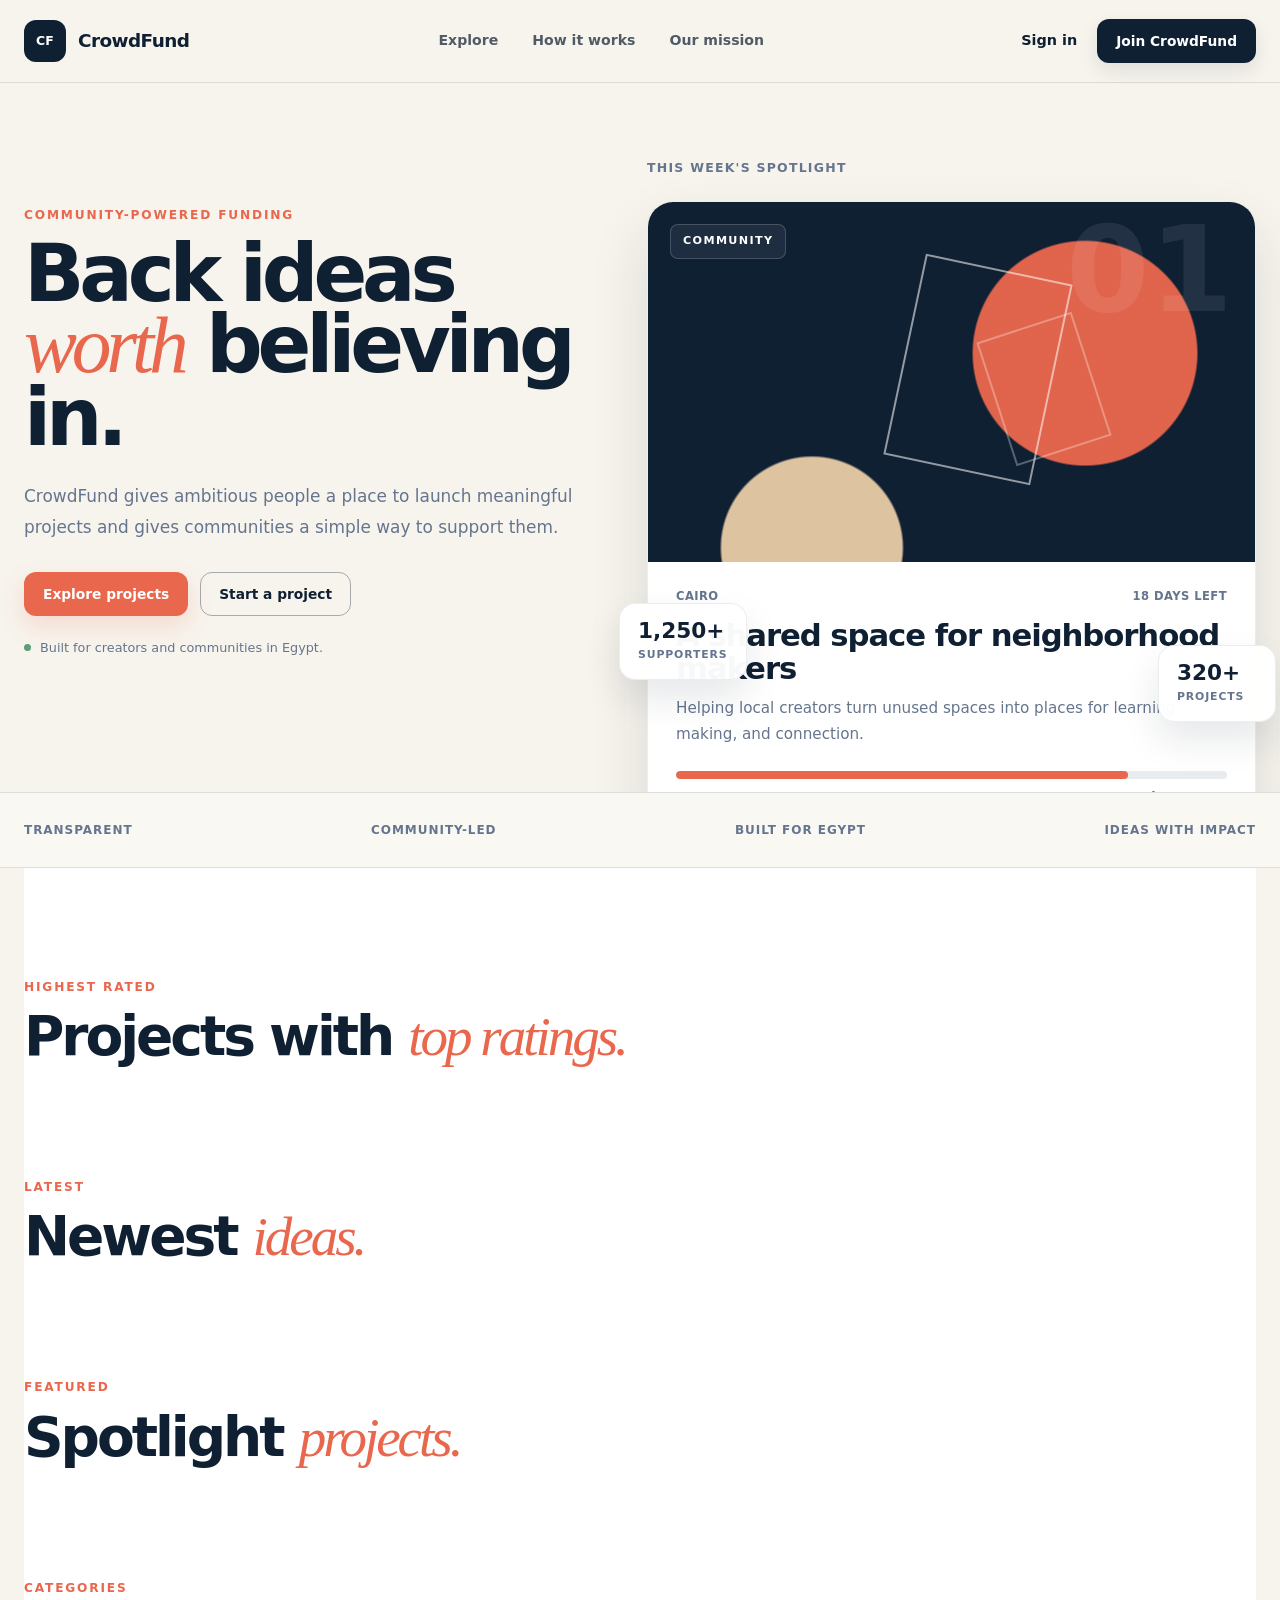
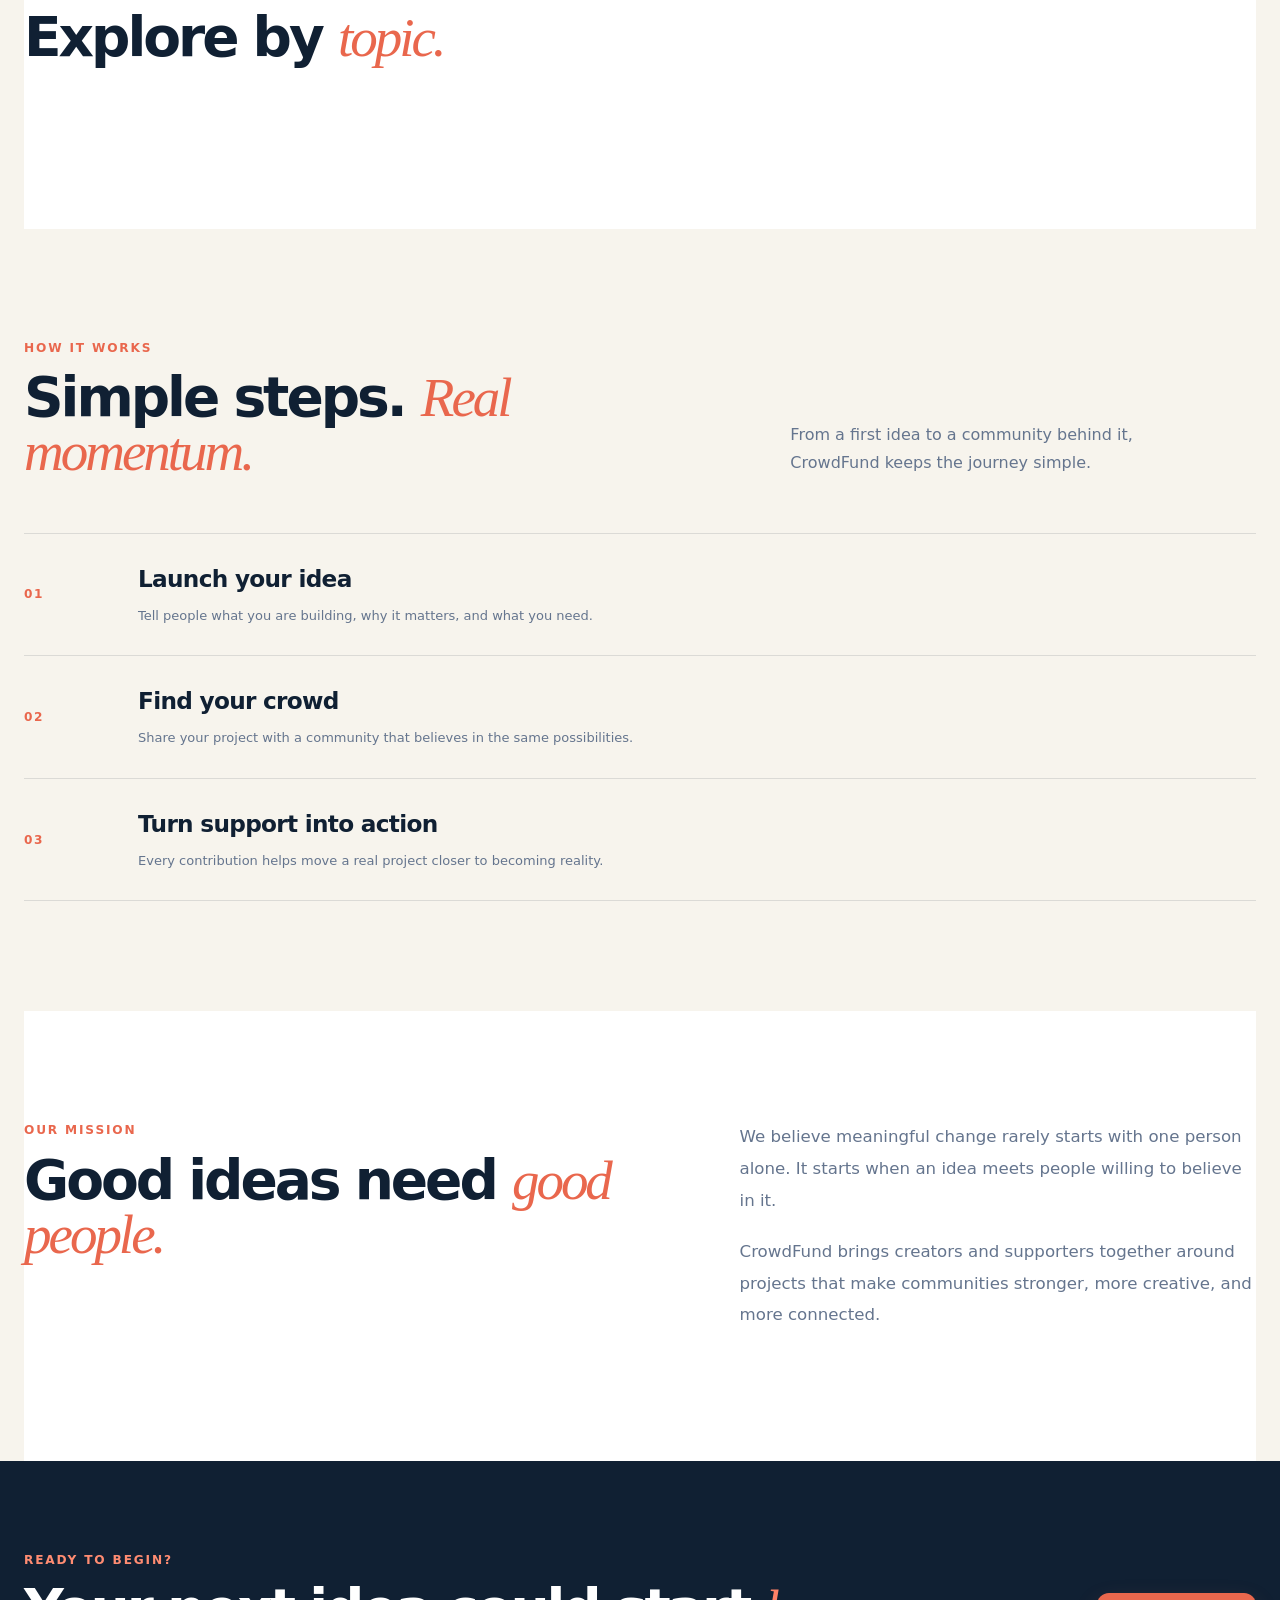
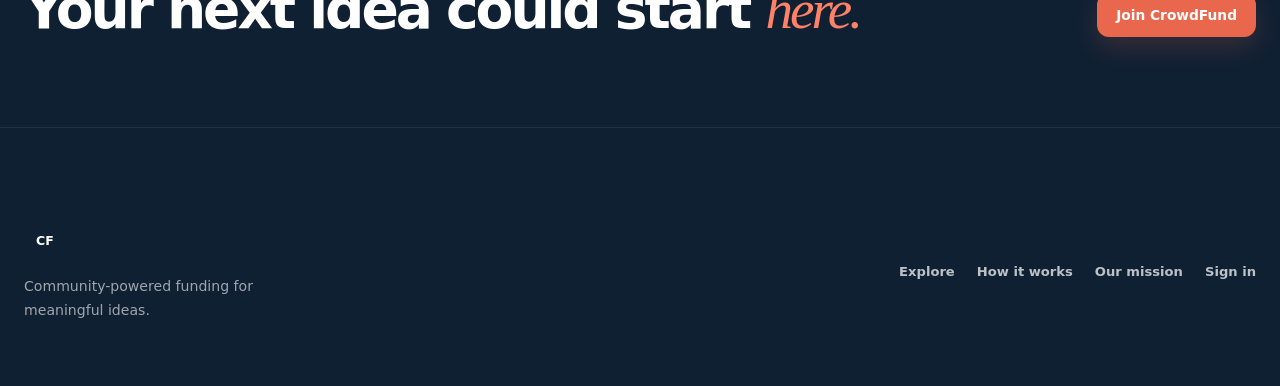
==== commit 70614a51: "Add files via upload" ====
--- a/frontend/index.html
+++ b/frontend/index.html
@@ -15,10 +15,9 @@
         href="style.css?v=4"
     >
 
-    <script
-        src="app.js?v=4"
-        defer
-    ></script>
+    <script src="app.js?v=4" defer></script>
+    <script src="projects-common.js" defer></script>
+    <script src="home.js" defer></script>
 </head>
 
 <body>
@@ -286,157 +285,38 @@
              Discover
              ========================= -->
 
-        <section
-            class="section discover-section"
-            id="discover"
-        >
-
+        <section class="section discover-section" id="discover">
             <div class="section-heading">
-
-                <div>
-
-                    <p class="hero-kicker">
-                        Discover
-                    </p>
-
-                    <h2>
-                        Ideas people
-                        <span>care about.</span>
-                    </h2>
-
-                </div>
-
-                <p>
-                    Explore projects created by people
-                    building something meaningful.
-                </p>
-
-            </div>
-
-
-            <div class="project-grid">
-
-                <article class="project-card">
-
-                    <div class="project-card-visual project-visual-one">
-
-                        <span class="project-category">
-                            Community
-                        </span>
-
-                    </div>
-
-                    <div class="project-card-body">
-
-                        <div class="project-card-meta">
-                            <span>Cairo</span>
-                            <span>72%</span>
-                        </div>
-
-                        <h3>
-                            Neighborhood makers hub
-                        </h3>
-
-                        <p>
-                            A shared creative space for local
-                            makers, learners, and young creators.
-                        </p>
-
-                        <div class="project-progress">
-                            <div class="progress-track">
-                                <div
-                                    class="progress-value"
-                                    style="width: 72%;"
-                                ></div>
-                            </div>
-                        </div>
-
-                    </div>
-
-                </article>
-
-
-                <article class="project-card">
-
-                    <div class="project-card-visual project-visual-two">
-
-                        <span class="project-category">
-                            Education
-                        </span>
-
-                    </div>
-
-                    <div class="project-card-body">
-
-                        <div class="project-card-meta">
-                            <span>Alexandria</span>
-                            <span>61%</span>
-                        </div>
-
-                        <h3>
-                            Skills lab for young minds
-                        </h3>
-
-                        <p>
-                            Practical learning sessions designed
-                            around creativity, technology, and craft.
-                        </p>
-
-                        <div class="project-progress">
-                            <div class="progress-track">
-                                <div
-                                    class="progress-value"
-                                    style="width: 61%;"
-                                ></div>
-                            </div>
-                        </div>
-
-                    </div>
-
-                </article>
-
-
-                <article class="project-card">
-
-                    <div class="project-card-visual project-visual-three">
-
-                        <span class="project-category">
-                            Sustainability
-                        </span>
-
-                    </div>
-
-                    <div class="project-card-body">
-
-                        <div class="project-card-meta">
-                            <span>Giza</span>
-                            <span>84%</span>
-                        </div>
-
-                        <h3>
-                            Community garden revival
-                        </h3>
-
-                        <p>
-                            Bringing neglected urban spaces back
-                            to life through shared gardens and workshops.
-                        </p>
-
-                        <div class="project-progress">
-                            <div class="progress-track">
-                                <div
-                                    class="progress-value"
-                                    style="width: 84%;"
-                                ></div>
-                            </div>
-                        </div>
-
-                    </div>
-
-                </article>
-
-            </div>
-
+                <div>
+                    <p class="hero-kicker">Highest Rated</p>
+                    <h2>Projects with <span>top ratings.</span></h2>
+                </div>
+            </div>
+            <div id="highest-rated-grid" class="project-grid"></div>
+            
+            <div class="section-heading" style="margin-top: 60px;">
+                <div>
+                    <p class="hero-kicker">Latest</p>
+                    <h2>Newest <span>ideas.</span></h2>
+                </div>
+            </div>
+            <div id="latest-projects-grid" class="project-grid"></div>
+
+            <div class="section-heading" style="margin-top: 60px;">
+                <div>
+                    <p class="hero-kicker">Featured</p>
+                    <h2>Spotlight <span>projects.</span></h2>
+                </div>
+            </div>
+            <div id="featured-projects-grid" class="project-grid"></div>
+
+            <div class="section-heading" style="margin-top: 60px;">
+                <div>
+                    <p class="hero-kicker">Categories</p>
+                    <h2>Explore by <span>topic.</span></h2>
+                </div>
+            </div>
+            <div id="categories-grid" class="project-grid" style="display: flex; gap: 20px; flex-wrap: wrap;"></div>
         </section>
 
 
--- a/frontend/style.css
+++ b/frontend/style.css
@@ -1982,8 +1982,6 @@
 }
 
 
-
-
 /* =========================
    LOGIN EXTRAS
 ========================= */
@@ -2127,6 +2125,7 @@
 }
 
 @media (max-width: 620px) {
+
     .activation-actions {
         width: 100%;
 
@@ -2139,9 +2138,9 @@
 }
 
 
-/* =========================
+/* =========================================================
    HERO RESPONSIVE FIX
-   ========================= */
+========================================================= */
 
 .hero {
     width: min(100%, 1440px);
@@ -2205,7 +2204,7 @@
 
 /* =========================
    LARGE LAPTOPS
-   ========================= */
+========================= */
 
 @media (max-width: 1200px) {
 
@@ -2238,7 +2237,7 @@
 
 /* =========================
    TABLETS / SMALL LAPTOPS
-   ========================= */
+========================= */
 
 @media (max-width: 980px) {
 
@@ -2291,7 +2290,7 @@
 
 /* =========================
    MOBILE
-   ========================= */
+========================= */
 
 @media (max-width: 680px) {
 
@@ -2376,7 +2375,7 @@
 
 /* =========================
    VERY SMALL MOBILE
-   ========================= */
+========================= */
 
 @media (max-width: 440px) {
 
@@ -2399,11 +2398,9 @@
 }
 
 
-
-
 /* =========================================================
    FINAL HOMEPAGE VISUAL FIX
-   ========================================================= */
+========================================================= */
 
 :root {
     --cf-navy: #102033;
@@ -2417,7 +2414,7 @@
 
 /* =========================================================
    GLOBAL LANDING PAGE
-   ========================================================= */
+========================================================= */
 
 body {
     background: var(--cf-cream);
@@ -2427,7 +2424,7 @@
 
 /* =========================================================
    HEADER
-   ========================================================= */
+========================================================= */
 
 .site-header {
     position: sticky;
@@ -2586,7 +2583,7 @@
 
 /* =========================================================
    HERO
-   ========================================================= */
+========================================================= */
 
 .hero {
     width: 100%;
@@ -2679,7 +2676,7 @@
 
 /* =========================================================
    HERO SHOWCASE
-   ========================================================= */
+========================================================= */
 
 .hero-showcase {
     position: relative;
@@ -2870,7 +2867,7 @@
 
 /* =========================================================
    FLOATING STATS
-   ========================================================= */
+========================================================= */
 
 .floating-stat {
     position: absolute;
@@ -2923,7 +2920,7 @@
 
 /* =========================================================
    TRUST STRIP
-   ========================================================= */
+========================================================= */
 
 .trust-strip {
     border-top: 1px solid var(--cf-border);
@@ -2952,7 +2949,7 @@
 
 /* =========================================================
    GENERAL SECTIONS
-   ========================================================= */
+========================================================= */
 
 .section {
     width: min(1260px, calc(100% - 48px));
@@ -3004,7 +3001,7 @@
 
 /* =========================================================
    PROJECT CARDS
-   ========================================================= */
+========================================================= */
 
 .project-grid {
     display: grid;
@@ -3120,7 +3117,7 @@
 
 /* =========================================================
    PROCESS / MISSION / CTA
-   ========================================================= */
+========================================================= */
 
 .process-list {
     border-top: 1px solid var(--cf-border);
@@ -3247,213 +3244,272 @@
 
 
 /* =========================================================
-   RESPONSIVE
-   ========================================================= */
-
-@media (max-width: 1180px) {
-
-    .navbar {
-        width: min(100% - 32px, 1120px);
-        gap: 24px;
-    }
-
-    .main-nav {
-        gap: 22px;
-    }
-
-    .hero-grid {
-        gap: 48px;
-    }
-
-    .hero-title {
-        font-size: clamp(
-            3.8rem,
-            6vw,
-            5.5rem
-        );
-    }
-
-    .floating-stat-left {
-        left: -10px;
-    }
-
-    .floating-stat-right {
-        right: -8px;
-    }
-}
-
-
-@media (max-width: 980px) {
-
-    .navbar {
-        grid-template-columns: auto 1fr auto;
-    }
-
-    .main-nav {
-        display: none;
-    }
-
-    .hero {
-        padding-top: 58px;
-    }
-
-    .hero-grid {
+   PROFILE
+========================================================= */
+
+.profile-page {
+    min-height: 100vh;
+    background: #f7f4ed;
+}
+
+.profile-main {
+    padding: 64px 24px 90px;
+}
+
+.profile-container {
+    width: min(1180px, 100%);
+    margin: 0 auto;
+}
+
+.profile-hero {
+    display: flex;
+    justify-content: space-between;
+    align-items: center;
+    gap: 32px;
+    margin-bottom: 30px;
+}
+
+.profile-hero h1 {
+    margin: 0 0 14px;
+    color: #102033;
+    font-size: clamp(3rem, 5vw, 5.4rem);
+    line-height: .95;
+    letter-spacing: -.055em;
+}
+
+.profile-hero h1 span {
+    color: #e9674d;
+    font-family: Georgia, "Times New Roman", serif;
+    font-style: italic;
+    font-weight: 500;
+}
+
+.profile-subtitle {
+    max-width: 640px;
+    margin: 0;
+    color: #65758e;
+    line-height: 1.8;
+}
+
+.profile-avatar-wrap {
+    flex-shrink: 0;
+}
+
+.profile-avatar {
+    width: 112px;
+    height: 112px;
+    display: grid;
+    place-items: center;
+    border-radius: 50%;
+    background: #102033;
+    color: white;
+    font-size: 2rem;
+    font-weight: 900;
+    background-position: center;
+    background-size: cover;
+    border: 5px solid white;
+    box-shadow: 0 14px 35px rgba(16, 32, 51, .14);
+}
+
+.profile-avatar.has-image {
+    color: transparent;
+}
+
+.profile-grid {
+    display: grid;
+    grid-template-columns: minmax(0, 1.65fr) minmax(290px, .8fr);
+    gap: 24px;
+    align-items: start;
+}
+
+.profile-card {
+    background: white;
+    border: 1px solid rgba(16, 32, 51, .10);
+    border-radius: 24px;
+    padding: 28px;
+    box-shadow: 0 18px 42px rgba(16, 32, 51, .07);
+}
+
+.profile-card-header {
+    display: flex;
+    justify-content: space-between;
+    gap: 20px;
+    margin-bottom: 26px;
+}
+
+.profile-card-kicker {
+    margin: 0 0 8px;
+    color: #e9674d;
+    font-size: .74rem;
+    font-weight: 900;
+    letter-spacing: .15em;
+    text-transform: uppercase;
+}
+
+.profile-card h2 {
+    margin: 0;
+    color: #102033;
+    font-size: 1.75rem;
+    letter-spacing: -.035em;
+}
+
+.profile-status {
+    align-self: flex-start;
+    padding: 7px 12px;
+    border-radius: 999px;
+    background: #edf7f1;
+    color: #247a50;
+    font-size: .78rem;
+    font-weight: 900;
+}
+
+.profile-side {
+    display: grid;
+    gap: 24px;
+}
+
+.profile-linked-section {
+    margin-top: 22px;
+    padding-top: 20px;
+    border-top: 1px solid rgba(16, 32, 51, .08);
+}
+
+.profile-linked-header {
+    display: flex;
+    align-items: center;
+    justify-content: space-between;
+    gap: 10px;
+}
+
+.profile-linked-header strong {
+    color: #102033;
+}
+
+.profile-linked-header span {
+    color: #65758e;
+    font-size: .72rem;
+    font-weight: 800;
+    text-transform: uppercase;
+}
+
+.profile-linked-section p,
+.profile-side-text {
+    color: #65758e;
+    line-height: 1.7;
+}
+
+.profile-danger-card {
+    border-color: rgba(233, 103, 77, .24);
+    margin-top: 20px;
+}
+
+.profile-modal {
+    position: fixed;
+    inset: 0;
+    z-index: 2000;
+    display: grid;
+    place-items: center;
+    padding: 20px;
+}
+
+/* IMPORTANT:
+   Keep the delete modal hidden until JavaScript opens it. */
+.profile-modal[hidden] {
+    display: none;
+}
+
+.profile-modal-backdrop {
+    position: absolute;
+    inset: 0;
+    background: rgba(16, 32, 51, .60);
+    backdrop-filter: blur(6px);
+}
+
+.profile-modal-card {
+    position: relative;
+    z-index: 1;
+    width: min(470px, 100%);
+    padding: 30px;
+    border-radius: 24px;
+    background: #fff;
+    box-shadow: 0 30px 80px rgba(16, 32, 51, .25);
+}
+
+.profile-modal-card h2 {
+    margin: 0 0 12px;
+    color: #102033;
+    font-size: 2rem;
+}
+
+.profile-modal-card > p:not(.profile-card-kicker) {
+    color: #65758e;
+    line-height: 1.7;
+}
+
+.profile-modal-close {
+    position: absolute;
+    top: 14px;
+    right: 14px;
+    width: 38px;
+    height: 38px;
+    border: 0;
+    border-radius: 50%;
+    background: #f0ede6;
+    color: #102033;
+    font-size: 1.4rem;
+    cursor: pointer;
+}
+
+
+/* =========================================================
+   FINAL HOMEPAGE VISUAL FIX
+========================================================= */
+
+:root {
+    --cf-navy: #102033;
+    --cf-coral: #e9674d;
+    --cf-cream: #f7f4ed;
+    --cf-muted: #65758e;
+    --cf-border: rgba(16, 32, 51, 0.12);
+    --cf-white: #ffffff;
+}
+
+body {
+    background: var(--cf-cream);
+    color: var(--cf-navy);
+}
+
+@media (max-width: 900px) {
+    .profile-grid {
         grid-template-columns: 1fr;
-        gap: 52px;
-    }
-
-    .hero-copy {
-        max-width: 760px;
-    }
-
-    .hero-showcase {
-        width: min(760px, 100%);
-        margin: 0 auto;
-    }
-
-    .section-heading,
-    .mission-grid {
-        grid-template-columns: 1fr;
-        gap: 24px;
-    }
-
-    .project-grid {
-        grid-template-columns: 1fr 1fr;
-    }
-
-    .cta-inner {
+    }
+
+    .profile-hero {
         align-items: flex-start;
+    }
+}
+
+@media (max-width: 650px) {
+    .profile-main {
+        padding: 42px 16px 60px;
+    }
+
+    .profile-hero {
         flex-direction: column;
-    }
-}
-
-
-@media (max-width: 700px) {
-
-    .navbar {
-        width: calc(100% - 24px);
-        min-height: 72px;
-    }
-
-    .brand-name {
-        font-size: 1rem;
-    }
-
-    .nav-question {
-        display: none;
-    }
-
-    .nav-actions {
-        gap: 7px;
-    }
-
-    .nav-actions .button,
-    .nav-login {
-        font-size: 0.76rem;
-    }
-
-    .hero {
-        padding: 44px 16px 58px;
-    }
-
-    .hero-title {
-        font-size: clamp(
-            3rem,
-            12vw,
-            4.6rem
-        );
-    }
-
-    .hero-description {
-        font-size: 0.96rem;
-    }
-
-    .hero-actions {
+        align-items: flex-start;
+    }
+
+    .profile-avatar {
+        width: 92px;
+        height: 92px;
+    }
+
+    .profile-card {
+        padding: 22px;
+        border-radius: 20px;
+    }
+
+    .profile-card-header {
         flex-direction: column;
-        align-items: stretch;
-    }
-
-    .hero-actions .button {
-        width: 100%;
-    }
-
-    .spotlight-visual {
-        height: 270px;
-    }
-
-    .spotlight-content {
-        padding: 22px;
-    }
-
-    .spotlight-content h2 {
-        font-size: 1.7rem;
-    }
-
-    .floating-stat-left,
-    .floating-stat-right {
-        position: static;
-        display: inline-flex;
-        margin-top: 12px;
-    }
-
-    .hero-showcase {
-        display: block;
-    }
-
-    .project-grid {
-        grid-template-columns: 1fr;
-    }
-
-    .section {
-        width: calc(100% - 32px);
-        padding: 76px 0;
-    }
-
-    .section-heading h2,
-    .mission-section h2,
-    .cta-section h2 {
-        font-size: 3rem;
-    }
-
-    .process-row {
-        grid-template-columns: 1fr;
-        gap: 10px;
-    }
-
-    .trust-strip-inner {
-        width: calc(100% - 32px);
-        flex-wrap: wrap;
-        justify-content: flex-start;
-        padding: 18px 0;
-    }
-
-    .footer-inner {
-        width: calc(100% - 32px);
-        flex-direction: column;
-    }
-}
-
-
-@media (max-width: 460px) {
-
-    .brand-mark {
-        width: 38px;
-        height: 38px;
-    }
-
-    .nav-actions .button {
-        padding: 0 12px;
-    }
-
-    .hero-title {
-        font-size: 2.65rem;
-    }
-
-    .spotlight-visual {
-        height: 230px;
-    }
-
-    .spotlight-number {
-        font-size: 5rem;
-    }
-}+    }
+}
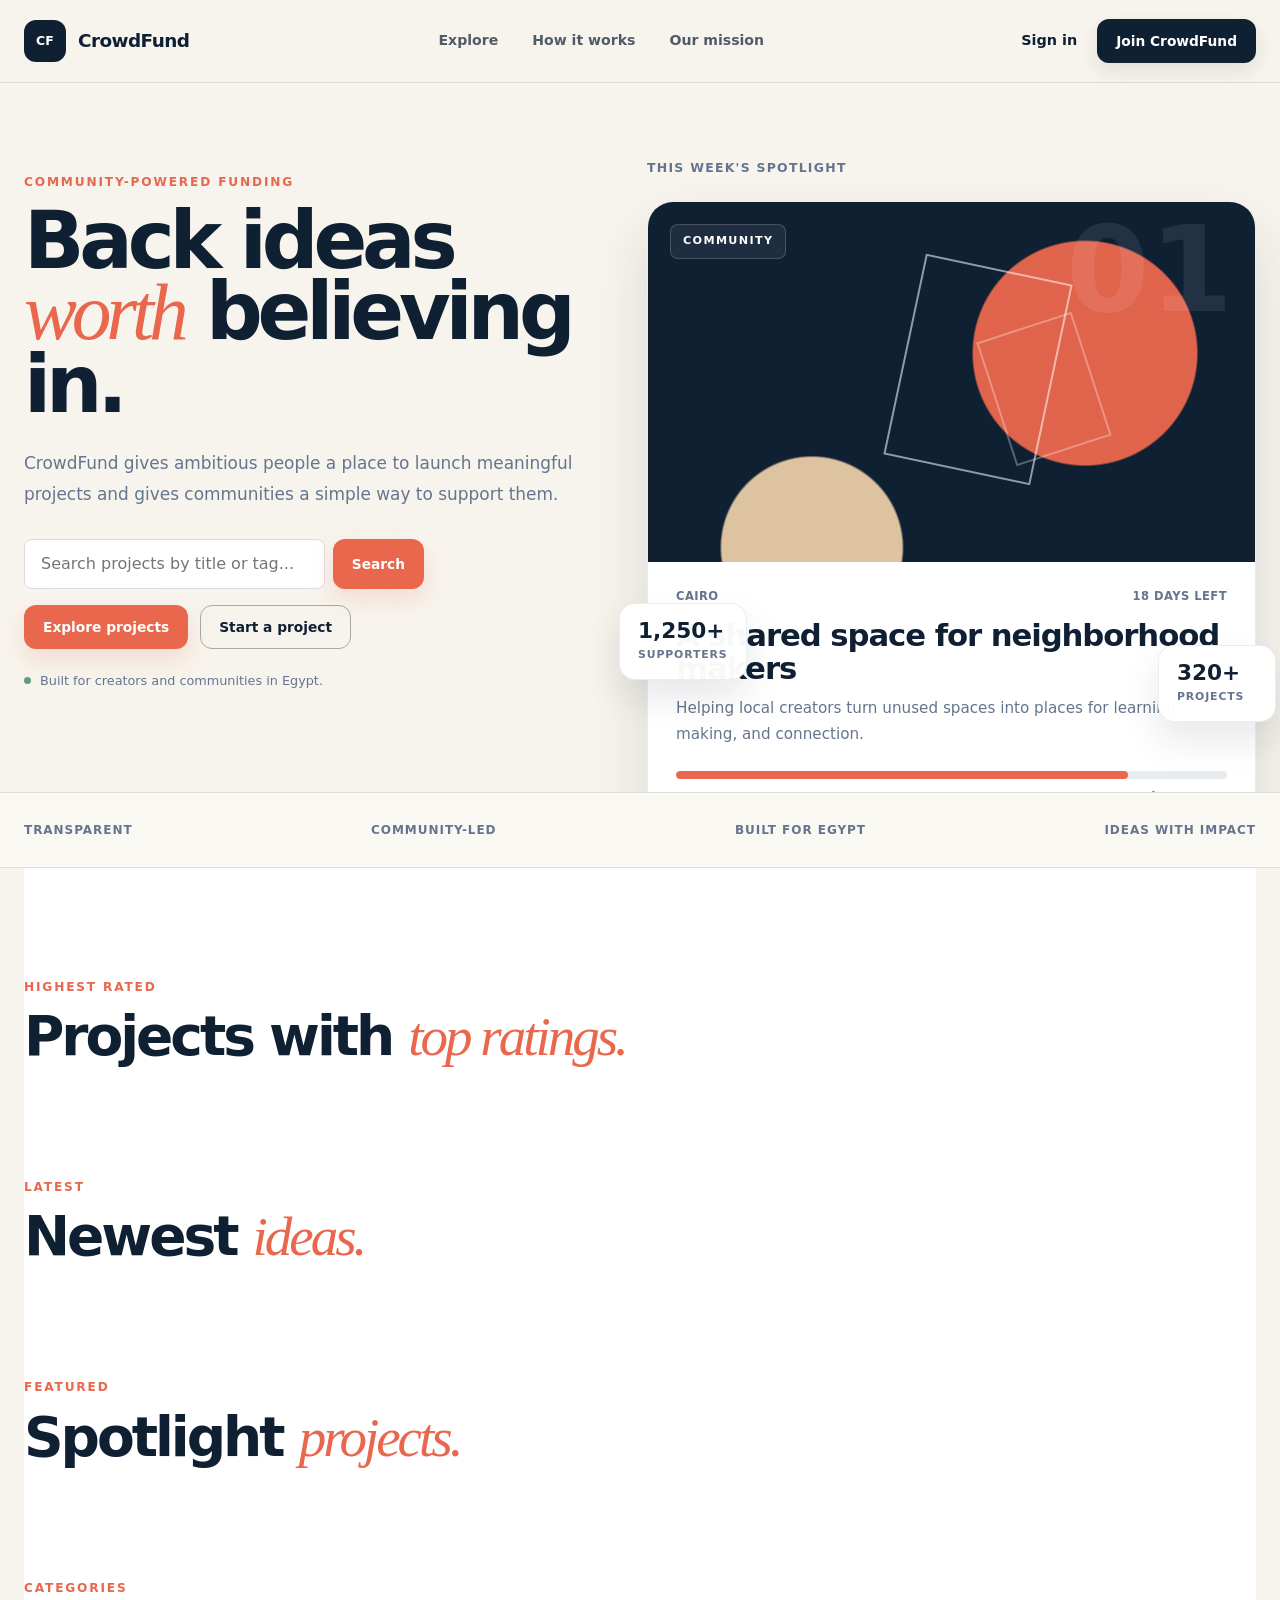
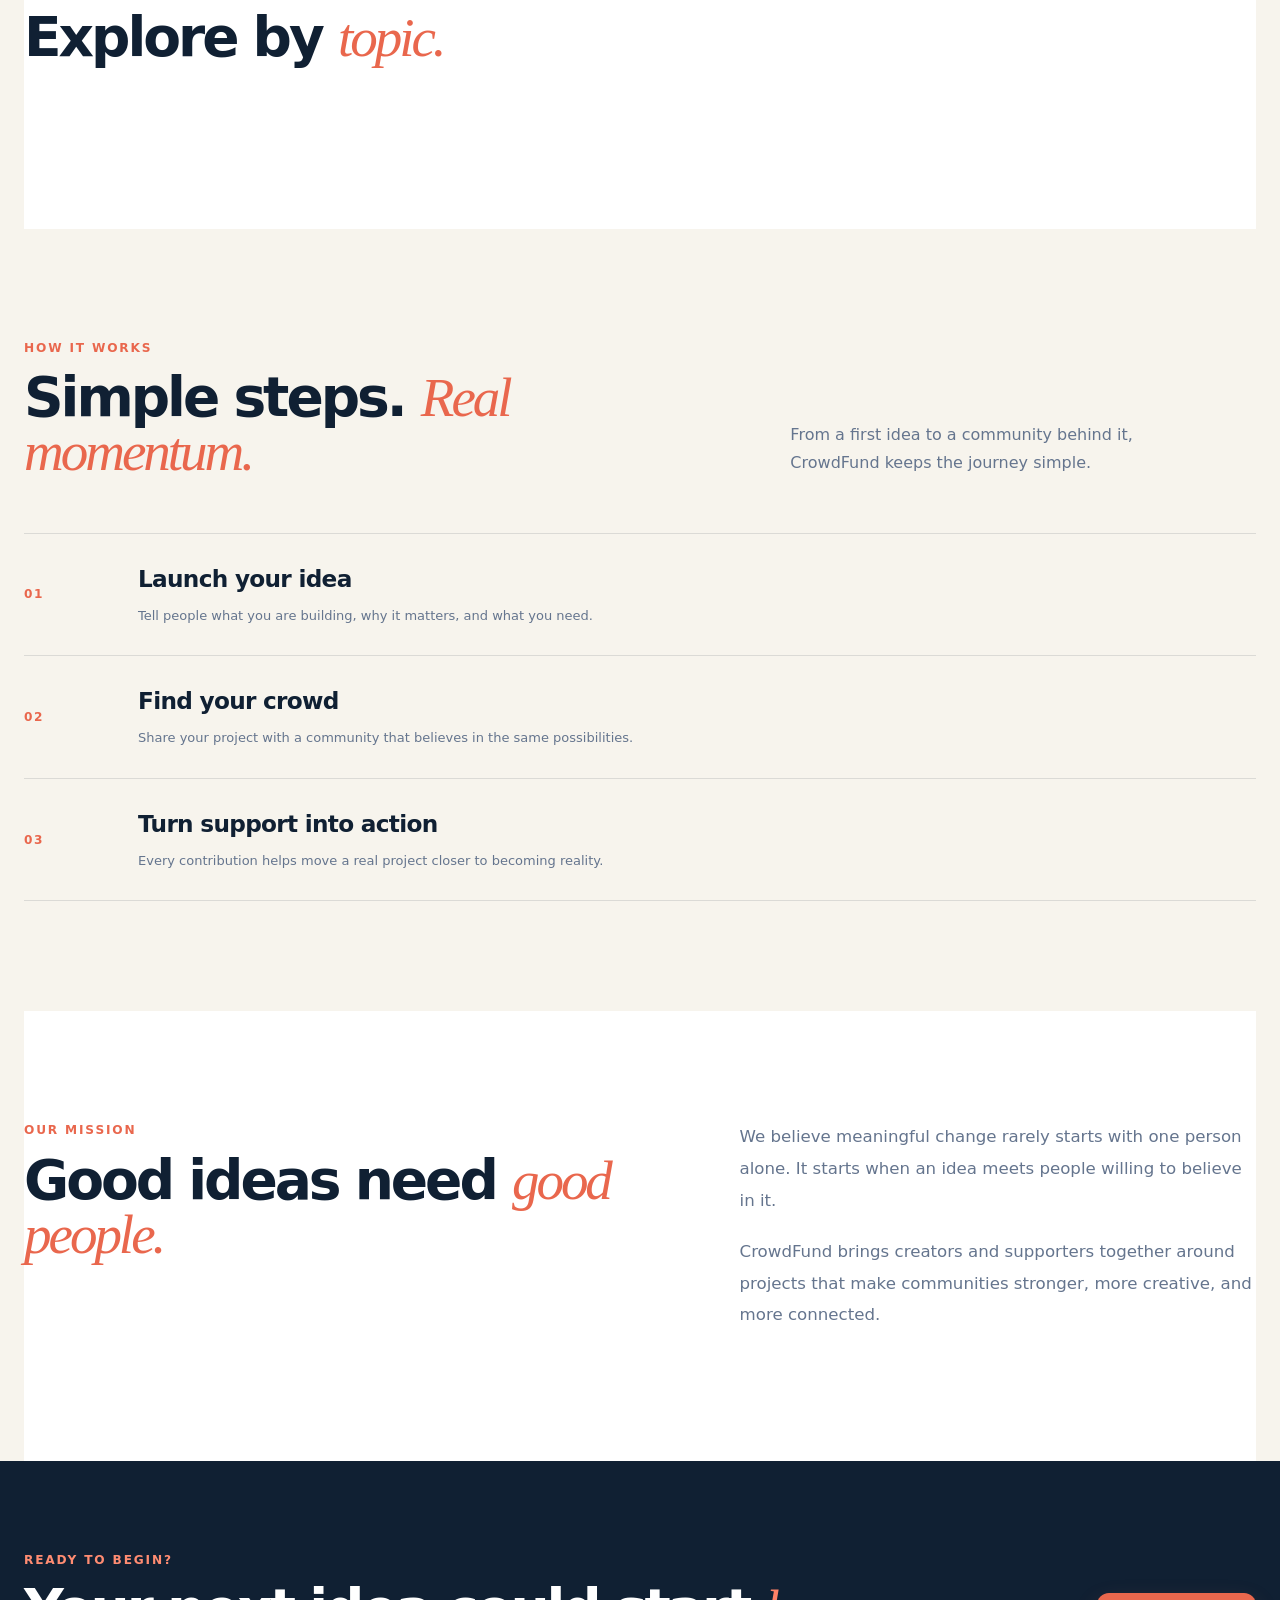
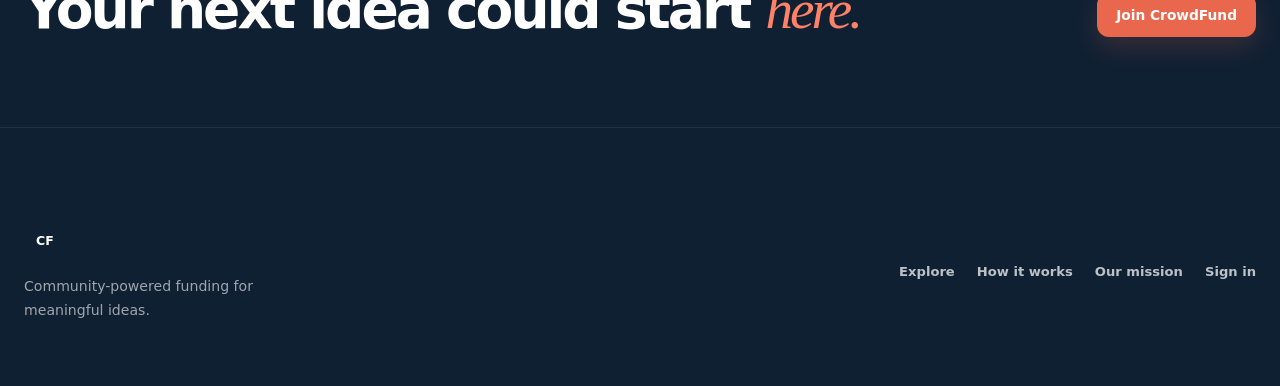
==== commit d4f89403: "Add files via upload" ====
--- a/frontend/index.html
+++ b/frontend/index.html
@@ -117,6 +117,13 @@
 
 
                     <div class="hero-actions">
+                        <form id="hero-search-form" class="hero-search-form" style="display: flex; width: 100%; max-width: 400px; gap: 8px;">
+                            <input type="text" id="hero-search-input" placeholder="Search projects by title or tag..." style="flex: 1; padding: 12px 16px; border: 1px solid #ddd; border-radius: 8px; font-size: 1rem; outline: none;">
+                            <button type="submit" class="button button-coral">Search</button>
+                        </form>
+                    </div>
+                    
+                    <div class="hero-actions" style="margin-top: 16px;">
 
                         <a
                             href="#discover"
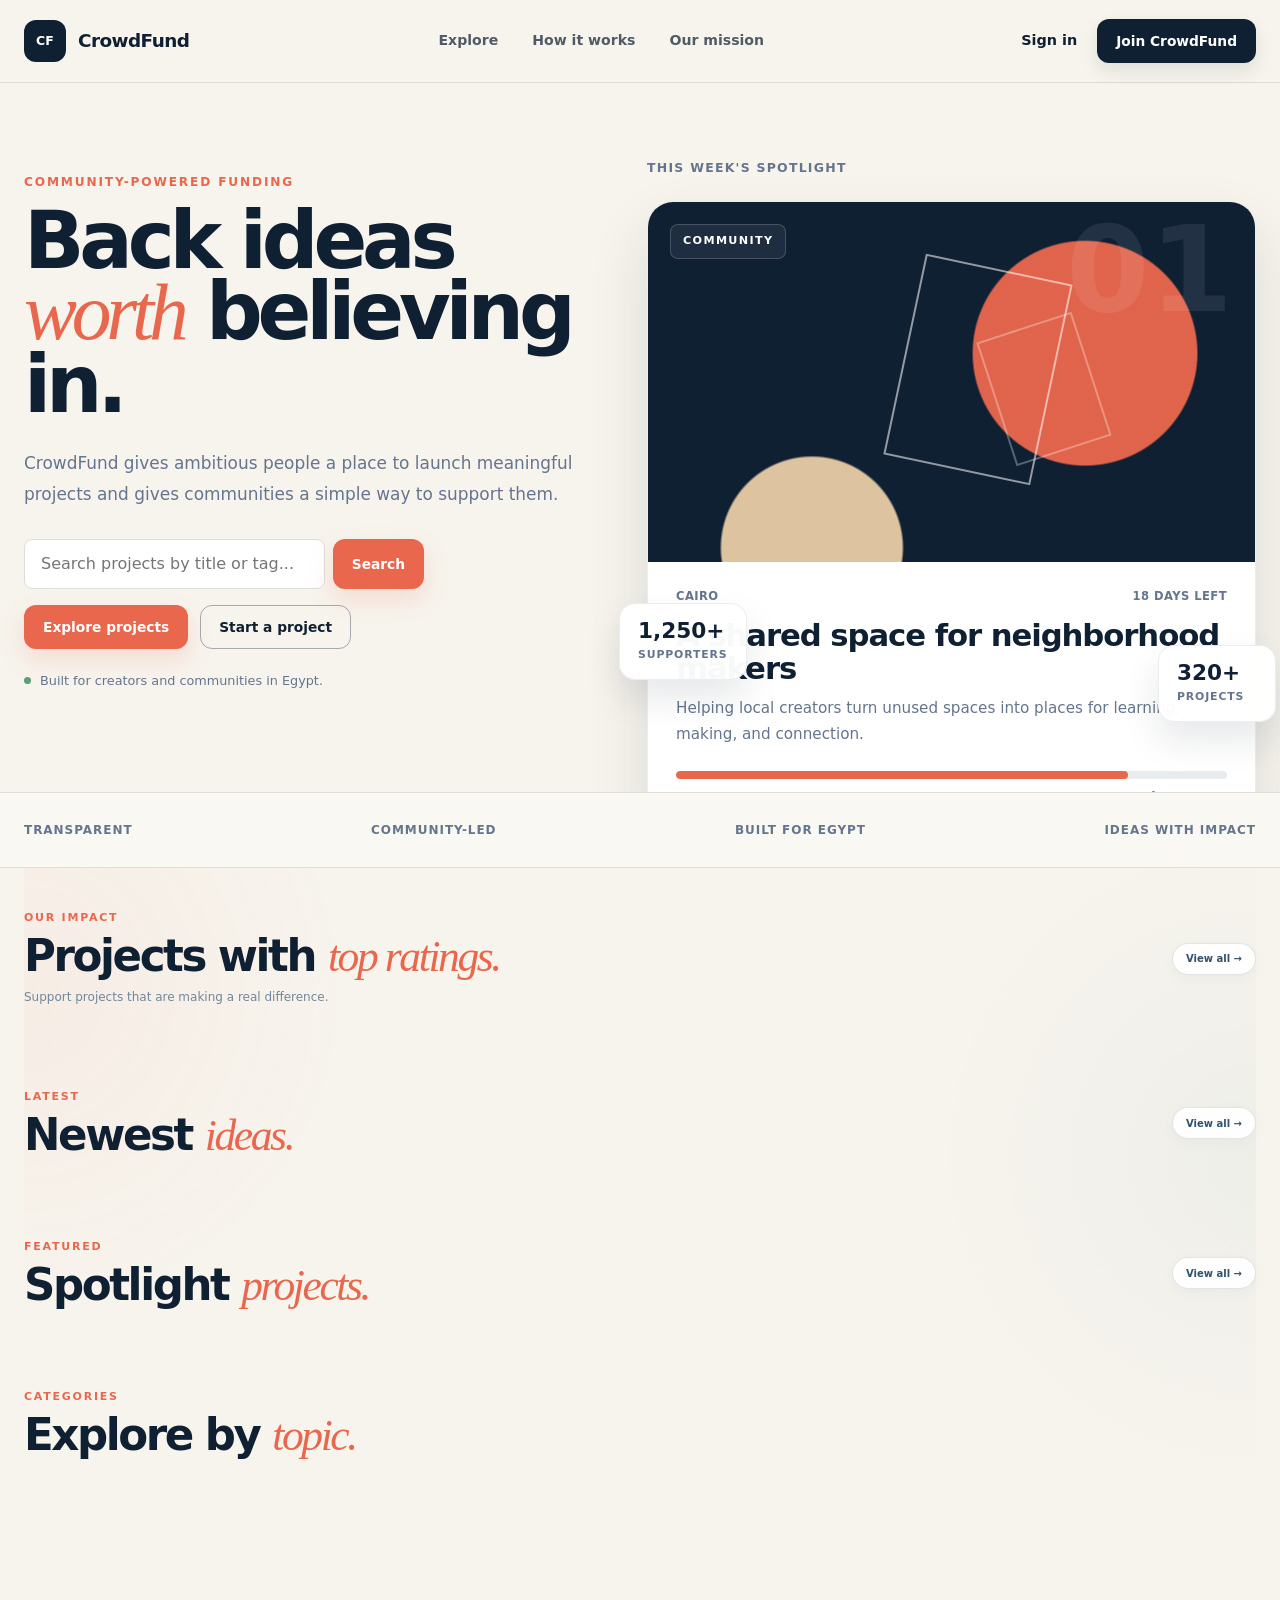
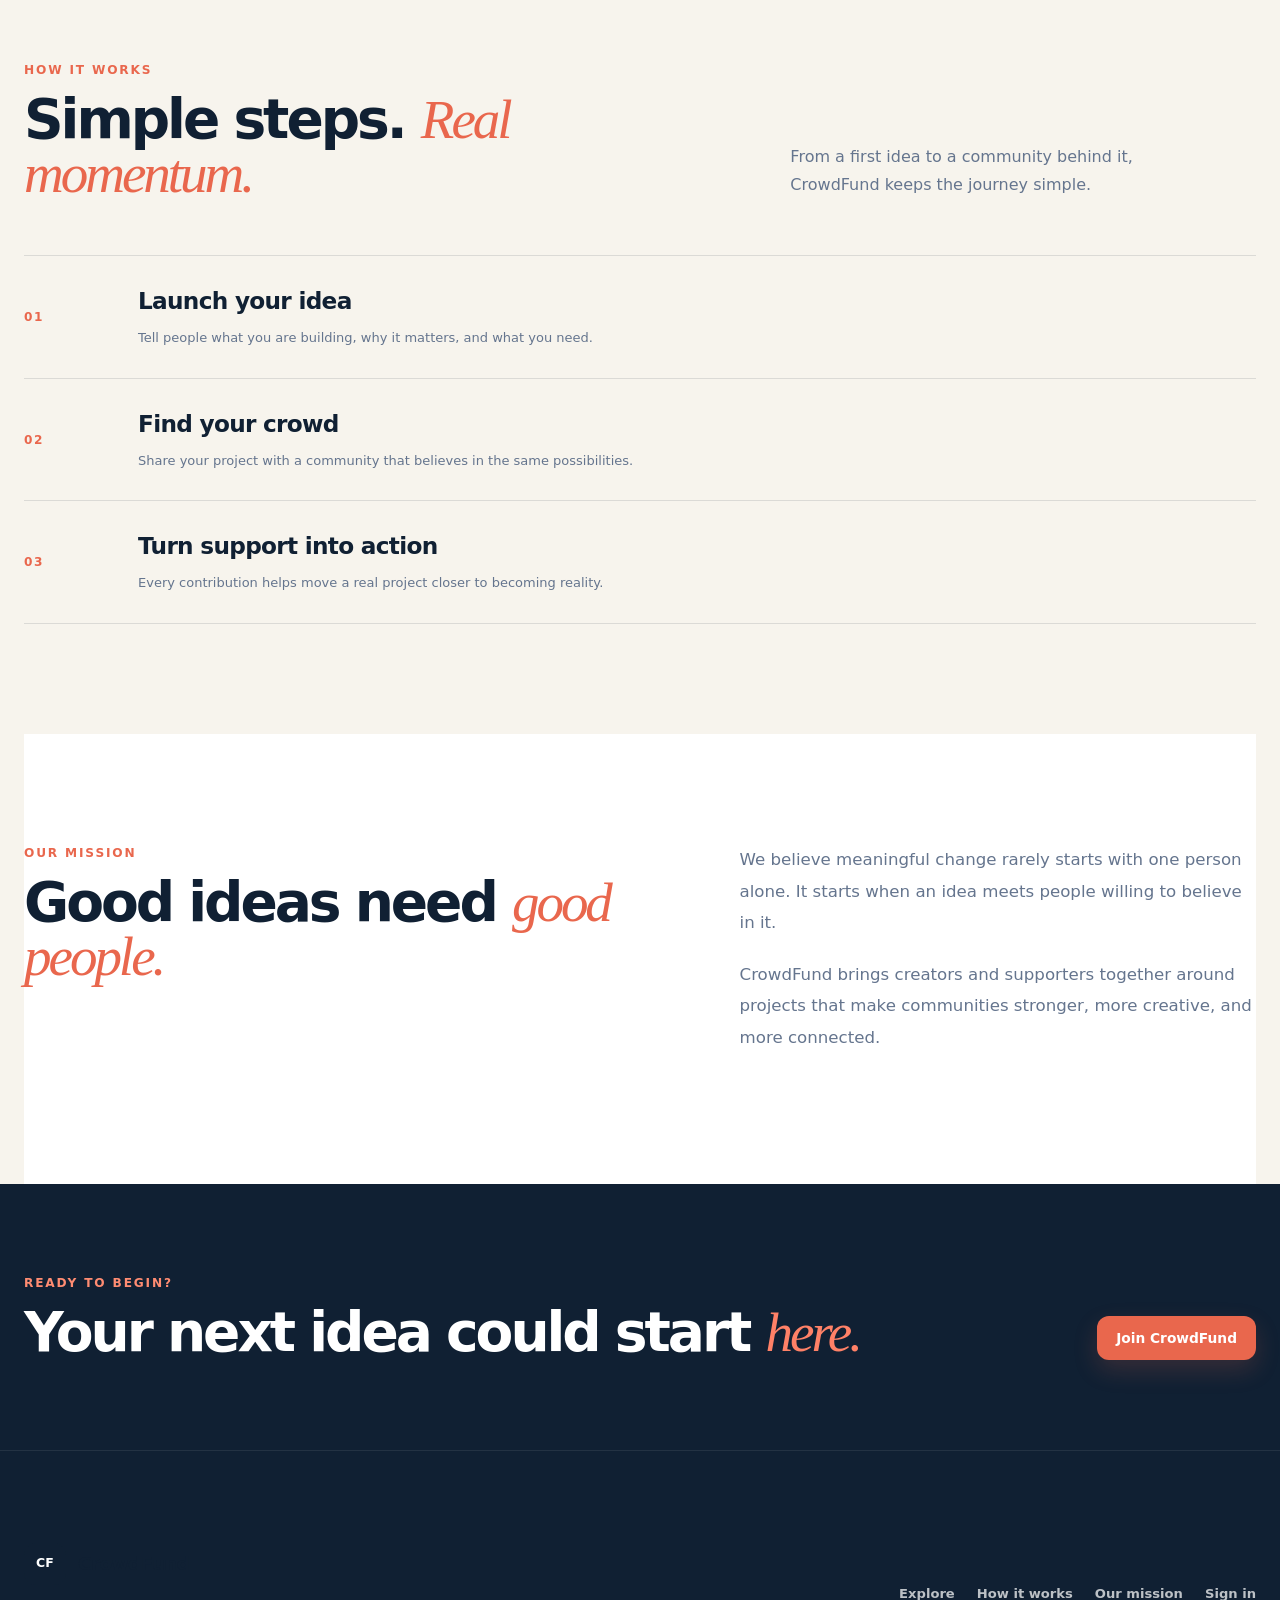
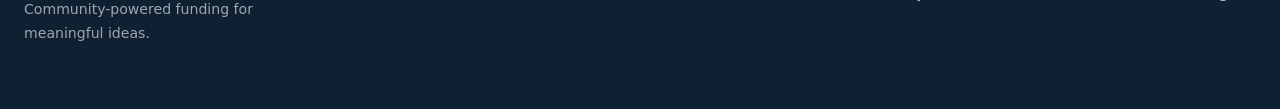
==== commit df4f0672: "Integrate and fix complete project" ====
--- a/frontend/index.html
+++ b/frontend/index.html
@@ -293,36 +293,77 @@
              ========================= -->
 
         <section class="section discover-section" id="discover">
-            <div class="section-heading">
-                <div>
-                    <p class="hero-kicker">Highest Rated</p>
-                    <h2>Projects with <span>top ratings.</span></h2>
-                </div>
-            </div>
+        <div class="section-heading">
+    <div>
+        <p class="hero-kicker">Our impact</p>
+
+        <h2>
+            Projects with
+            <span>top ratings.</span>
+        </h2>
+
+        <p class="homepage-section-description">
+            Support projects that are making a real difference.
+        </p>
+    </div>
+
+    <a
+        href="projects.html"
+        class="homepage-view-all"
+    >
+        View all →
+    </a>
+</div>
             <div id="highest-rated-grid" class="project-grid"></div>
             
-            <div class="section-heading" style="margin-top: 60px;">
-                <div>
-                    <p class="hero-kicker">Latest</p>
-                    <h2>Newest <span>ideas.</span></h2>
-                </div>
-            </div>
+            <div class="section-heading">
+    <div>
+        <p class="hero-kicker">Latest</p>
+
+        <h2>
+            Newest
+            <span>ideas.</span>
+        </h2>
+    </div>
+
+    <a
+        href="projects.html"
+        class="homepage-view-all"
+    >
+        View all →
+    </a>
+</div>
             <div id="latest-projects-grid" class="project-grid"></div>
 
-            <div class="section-heading" style="margin-top: 60px;">
-                <div>
-                    <p class="hero-kicker">Featured</p>
-                    <h2>Spotlight <span>projects.</span></h2>
-                </div>
-            </div>
+            <div class="section-heading">
+    <div>
+        <p class="hero-kicker">Featured</p>
+
+        <h2>
+            Spotlight
+            <span>projects.</span>
+        </h2>
+    </div>
+
+    <a
+        href="projects.html"
+        class="homepage-view-all"
+    >
+        View all →
+    </a>
+</div>
             <div id="featured-projects-grid" class="project-grid"></div>
 
-            <div class="section-heading" style="margin-top: 60px;">
-                <div>
-                    <p class="hero-kicker">Categories</p>
-                    <h2>Explore by <span>topic.</span></h2>
-                </div>
-            </div>
+           <div class="section-heading">
+    <div>
+        <p class="hero-kicker">Categories</p>
+
+        <h2>
+            Explore by
+            <span>topic.</span>
+        </h2>
+    </div>
+</div>
             <div id="categories-grid" class="project-grid" style="display: flex; gap: 20px; flex-wrap: wrap;"></div>
         </section>
 
--- a/frontend/style.css
+++ b/frontend/style.css
@@ -3400,7 +3400,6 @@
 
 .profile-danger-card {
     border-color: rgba(233, 103, 77, .24);
-    margin-top: 20px;
 }
 
 .profile-modal {
@@ -3513,3 +3512,1506 @@
         flex-direction: column;
     }
 }
+/* =========================================================
+   HOMEPAGE DISCOVER - TARGET DESIGN
+   Scoped only to #discover
+========================================================= */
+
+#discover {
+    padding-top: 36px;
+}
+
+#discover .section-heading {
+    margin-bottom: 22px;
+}
+
+#discover .section-heading h2 {
+    font-size: clamp(2.3rem, 4vw, 4rem);
+    line-height: 1;
+}
+
+#discover .section-heading .hero-kicker {
+    margin-bottom: 8px;
+    color: var(--cf-coral);
+    font-size: 11px;
+    font-weight: 900;
+    letter-spacing: .16em;
+    text-transform: uppercase;
+}
+
+
+/* =========================================================
+   PROJECT GRIDS
+========================================================= */
+
+#discover #highest-rated-grid,
+#discover #featured-projects-grid {
+    display: grid;
+    grid-template-columns: repeat(2, minmax(0, 1fr));
+    gap: 22px;
+    margin-top: 0;
+}
+
+#discover #latest-projects-grid {
+    display: grid;
+    grid-template-columns: repeat(3, minmax(0, 1fr));
+    gap: 20px;
+    margin-top: 0;
+}
+
+
+/* =========================================================
+   HOMEPAGE CARD
+========================================================= */
+
+#discover .homepage-project-card {
+    overflow: hidden;
+    min-width: 0;
+
+    border: 1px solid rgba(16, 32, 51, .10);
+    border-radius: 18px;
+
+    background: #fff;
+
+    box-shadow:
+        0 8px 24px rgba(16, 32, 51, .045);
+
+    transition:
+        transform .22s ease,
+        box-shadow .22s ease,
+        border-color .22s ease;
+}
+
+#discover .homepage-project-card:hover {
+    transform: translateY(-4px);
+
+    border-color: rgba(16, 32, 51, .16);
+
+    box-shadow:
+        0 16px 34px rgba(16, 32, 51, .09);
+}
+
+#discover .project-card-link {
+    display: flex;
+    width: 100%;
+    min-width: 0;
+
+    color: inherit;
+    text-decoration: none;
+}
+
+
+/* =========================================================
+   IMAGE
+========================================================= */
+
+#discover .project-card-image {
+    position: relative;
+    flex: 0 0 156px;
+
+    width: 156px;
+    min-height: 144px;
+
+    overflow: hidden;
+
+    background: #eef2f3;
+}
+
+#discover .project-card-image img {
+    display: block;
+
+    width: 100%;
+    height: 100%;
+    min-height: 144px;
+
+    object-fit: cover;
+
+    transition: transform .35s ease;
+}
+
+#discover .homepage-project-card:hover
+.project-card-image img {
+    transform: scale(1.04);
+}
+
+#discover .project-image-placeholder {
+    display: flex;
+
+    width: 100%;
+    height: 100%;
+    min-height: 144px;
+
+    align-items: center;
+    justify-content: center;
+
+    padding: 20px;
+
+    text-align: center;
+
+    background:
+        linear-gradient(
+            135deg,
+            #102033,
+            #31516c
+        );
+
+    color: rgba(255,255,255,.92);
+
+    font-size: 11px;
+    font-weight: 900;
+
+    letter-spacing: .08em;
+    text-transform: uppercase;
+}
+
+
+/* =========================================================
+   CONTENT
+========================================================= */
+
+#discover .project-card-content {
+    flex: 1;
+    min-width: 0;
+
+    display: flex;
+    flex-direction: column;
+    justify-content: center;
+
+    padding: 16px 18px;
+}
+
+#discover .project-card-top {
+    display: flex;
+
+    align-items: center;
+    justify-content: flex-start;
+
+    gap: 7px;
+
+    margin: 0 0 8px;
+}
+
+
+/* =========================================================
+   CATEGORY
+========================================================= */
+
+#discover .project-category {
+    position: static;
+
+    display: inline-flex;
+    align-items: center;
+
+    width: fit-content;
+
+    padding: 4px 9px;
+
+    border: 0;
+    border-radius: 999px;
+
+    background: #eef8f2;
+
+    color: #2c8a5b;
+
+    font-size: 10px;
+    font-weight: 800;
+
+    letter-spacing: .02em;
+    text-transform: none;
+}
+
+
+/* =========================================================
+   FEATURED
+========================================================= */
+
+#discover .featured-badge {
+    display: inline-flex;
+    align-items: center;
+
+    padding: 4px 9px;
+
+    border: 1px solid rgba(233,103,77,.30);
+    border-radius: 999px;
+
+    background: #fff6f2;
+
+    color: var(--cf-coral);
+
+    font-size: 10px;
+    font-weight: 900;
+}
+
+
+/* =========================================================
+   TITLE + RATING
+========================================================= */
+
+#discover .project-card-title-row {
+    display: flex;
+
+    align-items: flex-start;
+    justify-content: space-between;
+
+    gap: 12px;
+}
+
+#discover .project-card-title-row h3 {
+    min-width: 0;
+
+    margin: 0;
+
+    overflow: hidden;
+
+    color: var(--cf-navy);
+
+    font-size: 16px;
+    line-height: 1.25;
+    font-weight: 850;
+
+    letter-spacing: -.025em;
+
+    display: -webkit-box;
+    -webkit-box-orient: vertical;
+    -webkit-line-clamp: 2;
+}
+
+#discover .project-rating {
+    flex-shrink: 0;
+
+    padding-top: 1px;
+
+    color: #68798d;
+
+    font-size: 11px;
+    font-weight: 800;
+
+    white-space: nowrap;
+}
+
+#discover .rating-star {
+    color: #f28a2f;
+    font-size: 13px;
+}
+
+
+/* =========================================================
+   DESCRIPTION
+========================================================= */
+
+#discover .project-description {
+    display: -webkit-box;
+
+    margin: 6px 0 10px;
+
+    overflow: hidden;
+
+    color: #6b8296;
+
+    font-size: 11px;
+    line-height: 1.45;
+
+    -webkit-box-orient: vertical;
+    -webkit-line-clamp: 2;
+}
+
+
+/* =========================================================
+   PROGRESS
+========================================================= */
+
+#discover .project-progress {
+    width: 100%;
+    height: 6px;
+
+    margin: 0;
+
+    overflow: hidden;
+
+    border-radius: 999px;
+
+    background: #edf2f4;
+}
+
+#discover .project-progress-bar {
+    height: 100%;
+
+    max-width: 100%;
+
+    border-radius: inherit;
+
+    background: var(--cf-coral);
+
+    transition: width .35s ease;
+}
+
+
+/* =========================================================
+   BOTTOM
+========================================================= */
+
+#discover .project-card-bottom {
+    display: flex;
+
+    align-items: center;
+    justify-content: space-between;
+
+    gap: 10px;
+
+    margin-top: 7px;
+
+    color: #4e7087;
+
+    font-size: 10px;
+    font-weight: 800;
+}
+
+#discover .funding-text {
+    color: #23516c;
+}
+
+#discover .target-text {
+    color: #23516c;
+
+    white-space: nowrap;
+}
+
+
+/* =========================================================
+   LATEST CARDS
+   Slightly smaller because there are 3 columns
+========================================================= */
+
+#discover .homepage-card-latest
+.project-card-image {
+    flex-basis: 128px;
+    width: 128px;
+    min-height: 126px;
+}
+
+#discover .homepage-card-latest
+.project-card-image img,
+#discover .homepage-card-latest
+.project-image-placeholder {
+    min-height: 126px;
+}
+
+#discover .homepage-card-latest
+.project-card-content {
+    padding: 13px 14px;
+}
+
+#discover .homepage-card-latest
+.project-card-title-row h3 {
+    font-size: 14px;
+}
+
+#discover .homepage-card-latest
+.project-description {
+    font-size: 10px;
+}
+
+
+/* =========================================================
+   FEATURED CARDS
+========================================================= */
+
+#discover .homepage-card-featured
+.project-card-image {
+    flex-basis: 156px;
+    width: 156px;
+}
+
+#discover .homepage-card-featured
+.project-card-content {
+    padding: 16px 18px;
+}
+
+
+/* =========================================================
+   CATEGORIES
+========================================================= */
+
+#discover #categories-grid {
+    display: grid !important;
+
+    grid-template-columns:
+        repeat(6, minmax(0, 1fr));
+
+    gap: 14px !important;
+
+    margin-top: 0;
+}
+
+#discover .homepage-category-card {
+    display: flex;
+
+    align-items: center;
+    justify-content: center;
+
+    gap: 9px;
+
+    min-height: 46px;
+
+    padding: 10px 14px;
+
+    border: 1px solid rgba(16,32,51,.07);
+    border-radius: 999px;
+
+    background: rgba(255,255,255,.80);
+
+    color: #49647a;
+
+    text-decoration: none;
+
+    box-shadow:
+        0 6px 18px rgba(16,32,51,.025);
+
+    transition:
+        transform .2s ease,
+        border-color .2s ease,
+        box-shadow .2s ease;
+}
+
+#discover .homepage-category-card:hover {
+    transform: translateY(-2px);
+
+    border-color: rgba(233,103,77,.25);
+
+    box-shadow:
+        0 10px 22px rgba(16,32,51,.07);
+}
+
+#discover .category-icon {
+    display: inline-flex;
+
+    width: 23px;
+    height: 23px;
+
+    align-items: center;
+    justify-content: center;
+
+    border-radius: 50%;
+
+    background: #f5f7f8;
+
+    color: var(--cf-coral);
+
+    font-size: 12px;
+    font-weight: 900;
+}
+
+#discover .category-name {
+    color: #49647a;
+
+    font-size: 11px;
+    font-weight: 800;
+}
+
+
+/* =========================================================
+   EMPTY STATE
+========================================================= */
+
+#discover .empty-state {
+    grid-column: 1 / -1;
+
+    padding: 24px;
+
+    border: 1px dashed rgba(16,32,51,.14);
+    border-radius: 16px;
+
+    color: #718196;
+
+    text-align: center;
+}
+
+
+/* =========================================================
+   RESPONSIVE
+========================================================= */
+
+@media (max-width: 1100px) {
+
+    #discover #latest-projects-grid {
+        grid-template-columns:
+            repeat(2, minmax(0, 1fr));
+    }
+
+    #discover #categories-grid {
+        grid-template-columns:
+            repeat(3, minmax(0, 1fr));
+    }
+}
+
+
+@media (max-width: 800px) {
+
+    #discover #highest-rated-grid,
+    #discover #latest-projects-grid,
+    #discover #featured-projects-grid {
+        grid-template-columns: 1fr;
+    }
+
+    #discover #categories-grid {
+        grid-template-columns:
+            repeat(2, minmax(0, 1fr));
+    }
+}
+
+
+@media (max-width: 560px) {
+
+    #discover .project-card-link {
+        flex-direction: column;
+    }
+
+    #discover .project-card-image,
+    #discover .homepage-card-latest
+    .project-card-image,
+    #discover .homepage-card-featured
+    .project-card-image {
+        width: 100%;
+        flex-basis: auto;
+        height: 170px;
+        min-height: 170px;
+    }
+
+    #discover .project-card-image img,
+    #discover .project-image-placeholder {
+        min-height: 170px;
+    }
+
+    #discover .project-card-content,
+    #discover .homepage-card-latest
+    .project-card-content,
+    #discover .homepage-card-featured
+    .project-card-content {
+        padding: 17px;
+    }
+
+    #discover #categories-grid {
+        grid-template-columns: 1fr;
+    }
+}
+#discover .homepage-section-description {
+    max-width: 520px;
+    margin: 10px 0 0;
+
+    color: #6b8296;
+
+    font-size: 13px;
+    line-height: 1.6;
+}
+
+#discover .homepage-view-all {
+    display: inline-flex;
+
+    align-items: center;
+    justify-content: center;
+
+    align-self: center;
+
+    padding: 8px 14px;
+
+    border: 1px solid rgba(16,32,51,.10);
+    border-radius: 999px;
+
+    background: rgba(255,255,255,.72);
+
+    color: #31516c;
+
+    font-size: 11px;
+    font-weight: 800;
+
+    text-decoration: none;
+
+    white-space: nowrap;
+
+    transition:
+        border-color .2s ease,
+        transform .2s ease,
+        box-shadow .2s ease;
+}
+
+#discover .homepage-view-all:hover {
+    transform: translateY(-1px);
+
+    border-color: rgba(233,103,77,.28);
+
+    box-shadow:
+        0 6px 16px rgba(16,32,51,.06);
+}
+
+@media (max-width: 650px) {
+    #discover .section-heading {
+        grid-template-columns: 1fr;
+        gap: 12px;
+    }
+
+    #discover .homepage-view-all {
+        justify-self: start;
+    }
+}
+/* =========================================================
+   CROWDFUND HOMEPAGE — PREMIUM DISCOVER DESIGN
+   Scoped ONLY to #discover
+========================================================= */
+
+#discover {
+    position: relative;
+    padding-top: 42px;
+    padding-bottom: 70px;
+
+    background:
+        radial-gradient(
+            circle at 0% 18%,
+            rgba(233, 103, 77, 0.055),
+            transparent 24%
+        ),
+        radial-gradient(
+            circle at 100% 42%,
+            rgba(39, 111, 148, 0.045),
+            transparent 26%
+        );
+}
+
+
+/* =========================================================
+   SECTION HEADERS
+========================================================= */
+
+#discover .section-heading {
+    display: flex;
+    align-items: flex-end;
+    justify-content: space-between;
+
+    width: 100%;
+
+    margin-top: 58px;
+    margin-bottom: 24px;
+
+    gap: 30px;
+}
+
+#discover .section-heading:first-child {
+    margin-top: 0;
+}
+
+#discover .section-heading > div {
+    min-width: 0;
+}
+
+#discover .hero-kicker {
+    margin: 0 0 7px;
+
+    color: var(--cf-coral);
+
+    font-size: 10px;
+    font-weight: 900;
+
+    letter-spacing: 0.19em;
+    text-transform: uppercase;
+}
+
+#discover .section-heading h2 {
+    margin: 0;
+
+    color: var(--cf-navy);
+
+    font-size: clamp(2rem, 3.4vw, 3.15rem);
+    line-height: 1;
+
+    letter-spacing: -0.055em;
+    font-weight: 850;
+}
+
+#discover .section-heading h2 span {
+    color: var(--cf-coral);
+
+    font-family: Georgia, "Times New Roman", serif;
+    font-style: italic;
+    font-weight: 400;
+}
+
+#discover .homepage-section-description {
+    max-width: 520px;
+
+    margin: 10px 0 0;
+
+    color: #71879a;
+
+    font-size: 12px;
+    line-height: 1.6;
+}
+
+
+/* =========================================================
+   VIEW ALL
+========================================================= */
+
+#discover .homepage-view-all {
+    flex: 0 0 auto;
+
+    display: inline-flex;
+    align-items: center;
+    justify-content: center;
+
+    width: auto;
+    min-width: 78px;
+    height: 32px;
+
+    padding: 0 13px;
+
+    border: 1px solid rgba(16, 32, 51, 0.12);
+    border-radius: 999px;
+
+    background: rgba(255, 255, 255, 0.92);
+
+    color: #31516c;
+
+    font-size: 10px;
+    font-weight: 800;
+
+    text-decoration: none;
+    white-space: nowrap;
+
+    box-shadow:
+        0 4px 14px rgba(16, 32, 51, 0.035);
+
+    transition:
+        transform 0.2s ease,
+        border-color 0.2s ease,
+        box-shadow 0.2s ease,
+        color 0.2s ease;
+}
+
+#discover .homepage-view-all:hover {
+    transform: translateY(-2px);
+
+    border-color: rgba(233, 103, 77, 0.32);
+
+    color: var(--cf-coral);
+
+    box-shadow:
+        0 9px 22px rgba(16, 32, 51, 0.08);
+}
+
+
+/* =========================================================
+   PROJECT GRIDS
+========================================================= */
+
+#discover #highest-rated-grid,
+#discover #featured-projects-grid {
+    display: grid;
+
+    grid-template-columns:
+        repeat(2, minmax(0, 1fr));
+
+    gap: 20px;
+
+    margin-top: 0;
+}
+
+#discover #latest-projects-grid {
+    display: grid;
+
+    grid-template-columns:
+        repeat(3, minmax(0, 1fr));
+
+    gap: 18px;
+
+    margin-top: 0;
+}
+
+
+/* =========================================================
+   PROJECT CARD
+========================================================= */
+
+#discover .homepage-project-card {
+    position: relative;
+
+    min-width: 0;
+    overflow: hidden;
+
+    border: 1px solid rgba(16, 32, 51, 0.095);
+    border-radius: 18px;
+
+    background: #ffffff;
+
+    box-shadow:
+        0 8px 26px rgba(16, 32, 51, 0.045);
+
+    transition:
+        transform 0.25s ease,
+        box-shadow 0.25s ease,
+        border-color 0.25s ease;
+}
+
+#discover .homepage-project-card:hover {
+    transform: translateY(-5px);
+
+    border-color: rgba(16, 32, 51, 0.15);
+
+    box-shadow:
+        0 18px 40px rgba(16, 32, 51, 0.10);
+}
+
+#discover .project-card-link {
+    display: flex;
+
+    width: 100%;
+    min-width: 0;
+    min-height: 150px;
+
+    color: inherit;
+    text-decoration: none;
+}
+
+
+/* =========================================================
+   IMAGE
+========================================================= */
+
+#discover .project-card-image {
+    position: relative;
+
+    flex: 0 0 158px;
+
+    width: 158px;
+    min-height: 150px;
+
+    overflow: hidden;
+
+    background:
+        linear-gradient(
+            135deg,
+            #102033,
+            #29445d
+        );
+}
+
+#discover .project-card-image img {
+    display: block;
+
+    width: 100%;
+    height: 100%;
+    min-height: 150px;
+
+    object-fit: cover;
+
+    transition:
+        transform 0.45s ease;
+}
+
+#discover .homepage-project-card:hover
+.project-card-image img {
+    transform: scale(1.055);
+}
+
+
+/* =========================================================
+   PLACEHOLDER
+========================================================= */
+
+#discover .project-image-placeholder {
+    position: relative;
+
+    display: flex;
+    align-items: center;
+    justify-content: center;
+
+    width: 100%;
+    height: 100%;
+    min-height: 150px;
+
+    padding: 20px;
+
+    overflow: hidden;
+
+    background:
+        radial-gradient(
+            circle at 75% 20%,
+            rgba(233, 103, 77, 0.25),
+            transparent 34%
+        ),
+        linear-gradient(
+            145deg,
+            #102033,
+            #29445d
+        );
+
+    color: rgba(255, 255, 255, 0.88);
+
+    text-align: center;
+
+    font-size: 10px;
+    font-weight: 900;
+
+    letter-spacing: 0.11em;
+    text-transform: uppercase;
+}
+
+#discover .project-image-placeholder::before {
+    content: "";
+
+    position: absolute;
+
+    width: 80px;
+    height: 80px;
+
+    border: 1px solid rgba(255, 255, 255, 0.10);
+    border-radius: 50%;
+}
+
+#discover .project-image-placeholder span {
+    position: relative;
+    z-index: 1;
+}
+
+
+/* =========================================================
+   CARD CONTENT
+========================================================= */
+
+#discover .project-card-content {
+    display: flex;
+    flex: 1;
+
+    flex-direction: column;
+    justify-content: center;
+
+    min-width: 0;
+
+    padding: 16px 18px;
+}
+
+
+/* =========================================================
+   TOP ROW
+========================================================= */
+
+#discover .project-card-top {
+    display: flex;
+
+    align-items: center;
+    justify-content: flex-start;
+
+    flex-wrap: wrap;
+
+    gap: 6px;
+
+    margin-bottom: 7px;
+}
+
+
+/* =========================================================
+   CATEGORY PILL
+========================================================= */
+
+#discover .project-category {
+    position: static;
+
+    display: inline-flex;
+    align-items: center;
+
+    width: fit-content;
+
+    padding: 4px 9px;
+
+    border: 0;
+    border-radius: 999px;
+
+    background: #eef8f3;
+
+    color: #2c8a5b;
+
+    font-size: 9px;
+    font-weight: 850;
+
+    letter-spacing: 0.025em;
+}
+
+
+/* =========================================================
+   FEATURED PILL
+========================================================= */
+
+#discover .featured-badge {
+    display: inline-flex;
+    align-items: center;
+
+    padding: 4px 9px;
+
+    border: 1px solid rgba(233, 103, 77, 0.20);
+    border-radius: 999px;
+
+    background: #fff5f1;
+
+    color: var(--cf-coral);
+
+    font-size: 9px;
+    font-weight: 900;
+}
+
+
+/* =========================================================
+   TITLE + RATING
+========================================================= */
+
+#discover .project-card-title-row {
+    display: flex;
+
+    align-items: flex-start;
+    justify-content: space-between;
+
+    gap: 12px;
+}
+
+#discover .project-card-title-row h3 {
+    min-width: 0;
+
+    margin: 0;
+
+    overflow: hidden;
+
+    color: var(--cf-navy);
+
+    font-size: 15px;
+    line-height: 1.25;
+
+    letter-spacing: -0.025em;
+    font-weight: 850;
+
+    display: -webkit-box;
+    -webkit-box-orient: vertical;
+    -webkit-line-clamp: 2;
+}
+
+#discover .project-rating {
+    flex: 0 0 auto;
+
+    padding-top: 1px;
+
+    color: #63788a;
+
+    font-size: 10px;
+    font-weight: 850;
+
+    white-space: nowrap;
+}
+
+#discover .rating-star {
+    margin-right: 2px;
+
+    color: #f28a2f;
+
+    font-size: 12px;
+}
+
+
+/* =========================================================
+   DESCRIPTION
+========================================================= */
+
+#discover .project-description {
+    display: -webkit-box;
+
+    margin: 6px 0 10px;
+
+    overflow: hidden;
+
+    color: #72899a;
+
+    font-size: 10px;
+    line-height: 1.5;
+
+    -webkit-box-orient: vertical;
+    -webkit-line-clamp: 2;
+}
+
+
+/* =========================================================
+   PROGRESS BAR
+========================================================= */
+
+#discover .project-progress {
+    width: 100%;
+    height: 5px;
+
+    margin: 0;
+
+    overflow: hidden;
+
+    border-radius: 999px;
+
+    background: #edf2f4;
+}
+
+#discover .project-progress-bar {
+    height: 100%;
+    max-width: 100%;
+
+    border-radius: inherit;
+
+    background:
+        linear-gradient(
+            90deg,
+            var(--cf-coral),
+            #f18468
+        );
+
+    transition:
+        width 0.45s ease;
+}
+
+
+/* =========================================================
+   CARD FOOTER
+========================================================= */
+
+#discover .project-card-bottom {
+    display: flex;
+
+    align-items: center;
+    justify-content: space-between;
+
+    gap: 10px;
+
+    margin-top: 7px;
+
+    color: #42657a;
+
+    font-size: 10px;
+    font-weight: 800;
+}
+
+#discover .funding-text {
+    color: #315a73;
+}
+
+#discover .target-text {
+    color: #315a73;
+
+    white-space: nowrap;
+}
+
+
+/* =========================================================
+   LATEST — COMPACT 3 COLUMN CARDS
+========================================================= */
+
+#discover .homepage-card-latest .project-card-link {
+    min-height: 132px;
+}
+
+#discover .homepage-card-latest .project-card-image {
+    flex-basis: 122px;
+
+    width: 122px;
+    min-height: 132px;
+}
+
+#discover .homepage-card-latest .project-card-image img,
+#discover .homepage-card-latest .project-image-placeholder {
+    min-height: 132px;
+}
+
+#discover .homepage-card-latest .project-card-content {
+    padding: 13px 14px;
+}
+
+#discover .homepage-card-latest .project-card-top {
+    margin-bottom: 5px;
+}
+
+#discover .homepage-card-latest .project-card-title-row h3 {
+    font-size: 13px;
+}
+
+#discover .homepage-card-latest .project-description {
+    margin: 5px 0 8px;
+
+    font-size: 9px;
+    line-height: 1.45;
+}
+
+#discover .homepage-card-latest .project-card-bottom {
+    margin-top: 6px;
+
+    font-size: 9px;
+}
+
+
+/* =========================================================
+   FEATURED — SLIGHTLY MORE IMPORTANT
+========================================================= */
+
+#discover .homepage-card-featured .project-card-link {
+    min-height: 150px;
+}
+
+#discover .homepage-card-featured .project-card-image {
+    flex-basis: 158px;
+
+    width: 158px;
+}
+
+
+/* =========================================================
+   CATEGORIES
+========================================================= */
+
+#discover #categories-grid {
+    display: grid !important;
+
+    grid-template-columns:
+        repeat(6, minmax(0, 1fr));
+
+    gap: 12px !important;
+
+    margin-top: 0;
+}
+
+#discover .homepage-category-card {
+    display: flex;
+
+    align-items: center;
+    justify-content: center;
+
+    gap: 8px;
+
+    min-height: 48px;
+
+    padding: 9px 12px;
+
+    border: 1px solid rgba(16, 32, 51, 0.07);
+    border-radius: 999px;
+
+    background: rgba(255, 255, 255, 0.88);
+
+    color: #4a687d;
+
+    text-decoration: none;
+
+    box-shadow:
+        0 5px 18px rgba(16, 32, 51, 0.025);
+
+    transition:
+        transform 0.2s ease,
+        border-color 0.2s ease,
+        box-shadow 0.2s ease;
+}
+
+#discover .homepage-category-card:hover {
+    transform: translateY(-3px);
+
+    border-color: rgba(233, 103, 77, 0.25);
+
+    box-shadow:
+        0 10px 24px rgba(16, 32, 51, 0.07);
+}
+
+#discover .category-icon {
+    display: inline-flex;
+
+    flex: 0 0 23px;
+
+    width: 23px;
+    height: 23px;
+
+    align-items: center;
+    justify-content: center;
+
+    border-radius: 50%;
+
+    background: #f5f7f8;
+
+    color: var(--cf-coral);
+
+    font-size: 11px;
+    font-weight: 900;
+}
+
+#discover .category-name {
+    color: #49677b;
+
+    font-size: 10px;
+    font-weight: 800;
+
+    white-space: nowrap;
+}
+
+
+/* =========================================================
+   EMPTY STATE
+========================================================= */
+
+#discover .empty-state {
+    grid-column: 1 / -1;
+
+    margin: 0;
+
+    padding: 28px;
+
+    border: 1px dashed rgba(16, 32, 51, 0.13);
+    border-radius: 16px;
+
+    background: rgba(255, 255, 255, 0.75);
+
+    color: #718397;
+
+    text-align: center;
+
+    font-size: 12px;
+}
+
+
+/* =========================================================
+   LARGE SCREENS
+========================================================= */
+
+@media (min-width: 1400px) {
+
+    #discover .project-card-link {
+        min-height: 158px;
+    }
+
+    #discover .project-card-image {
+        flex-basis: 170px;
+        width: 170px;
+        min-height: 158px;
+    }
+
+    #discover .project-card-image img,
+    #discover .project-image-placeholder {
+        min-height: 158px;
+    }
+
+    #discover .project-card-title-row h3 {
+        font-size: 16px;
+    }
+}
+
+
+/* =========================================================
+   TABLET
+========================================================= */
+
+@media (max-width: 1100px) {
+
+    #discover #latest-projects-grid {
+        grid-template-columns:
+            repeat(2, minmax(0, 1fr));
+    }
+
+    #discover #categories-grid {
+        grid-template-columns:
+            repeat(3, minmax(0, 1fr));
+    }
+}
+
+
+/* =========================================================
+   SMALL TABLET
+========================================================= */
+
+@media (max-width: 800px) {
+
+    #discover #highest-rated-grid,
+    #discover #latest-projects-grid,
+    #discover #featured-projects-grid {
+        grid-template-columns: 1fr;
+    }
+
+    #discover #categories-grid {
+        grid-template-columns:
+            repeat(2, minmax(0, 1fr));
+    }
+}
+
+
+/* =========================================================
+   MOBILE
+========================================================= */
+
+@media (max-width: 600px) {
+
+    #discover {
+        padding-top: 28px;
+    }
+
+    #discover .section-heading {
+        align-items: flex-start;
+
+        flex-direction: column;
+
+        gap: 12px;
+
+        margin-top: 42px;
+    }
+
+    #discover .section-heading h2 {
+        font-size: 2.25rem;
+    }
+
+    #discover .homepage-view-all {
+        align-self: flex-start;
+    }
+
+    #discover .project-card-link,
+    #discover .homepage-card-latest .project-card-link,
+    #discover .homepage-card-featured .project-card-link {
+        flex-direction: column;
+    }
+
+    #discover .project-card-image,
+    #discover .homepage-card-latest .project-card-image,
+    #discover .homepage-card-featured .project-card-image {
+        width: 100%;
+        height: 175px;
+        min-height: 175px;
+
+        flex-basis: auto;
+    }
+
+    #discover .project-card-image img,
+    #discover .project-image-placeholder,
+    #discover .homepage-card-latest .project-card-image img,
+    #discover .homepage-card-featured .project-card-image img {
+        min-height: 175px;
+    }
+
+    #discover .project-card-content,
+    #discover .homepage-card-latest .project-card-content,
+    #discover .homepage-card-featured .project-card-content {
+        padding: 17px;
+    }
+
+    #discover #categories-grid {
+        grid-template-columns: 1fr;
+    }
+}
+
+
+/* =========================================================
+   VERY SMALL MOBILE
+========================================================= */
+
+@media (max-width: 400px) {
+
+    #discover .section-heading h2 {
+        font-size: 2rem;
+    }
+
+    #discover .project-card-title-row {
+        flex-direction: column;
+        gap: 5px;
+    }
+
+    #discover .project-rating {
+        padding-top: 0;
+    }
+}
